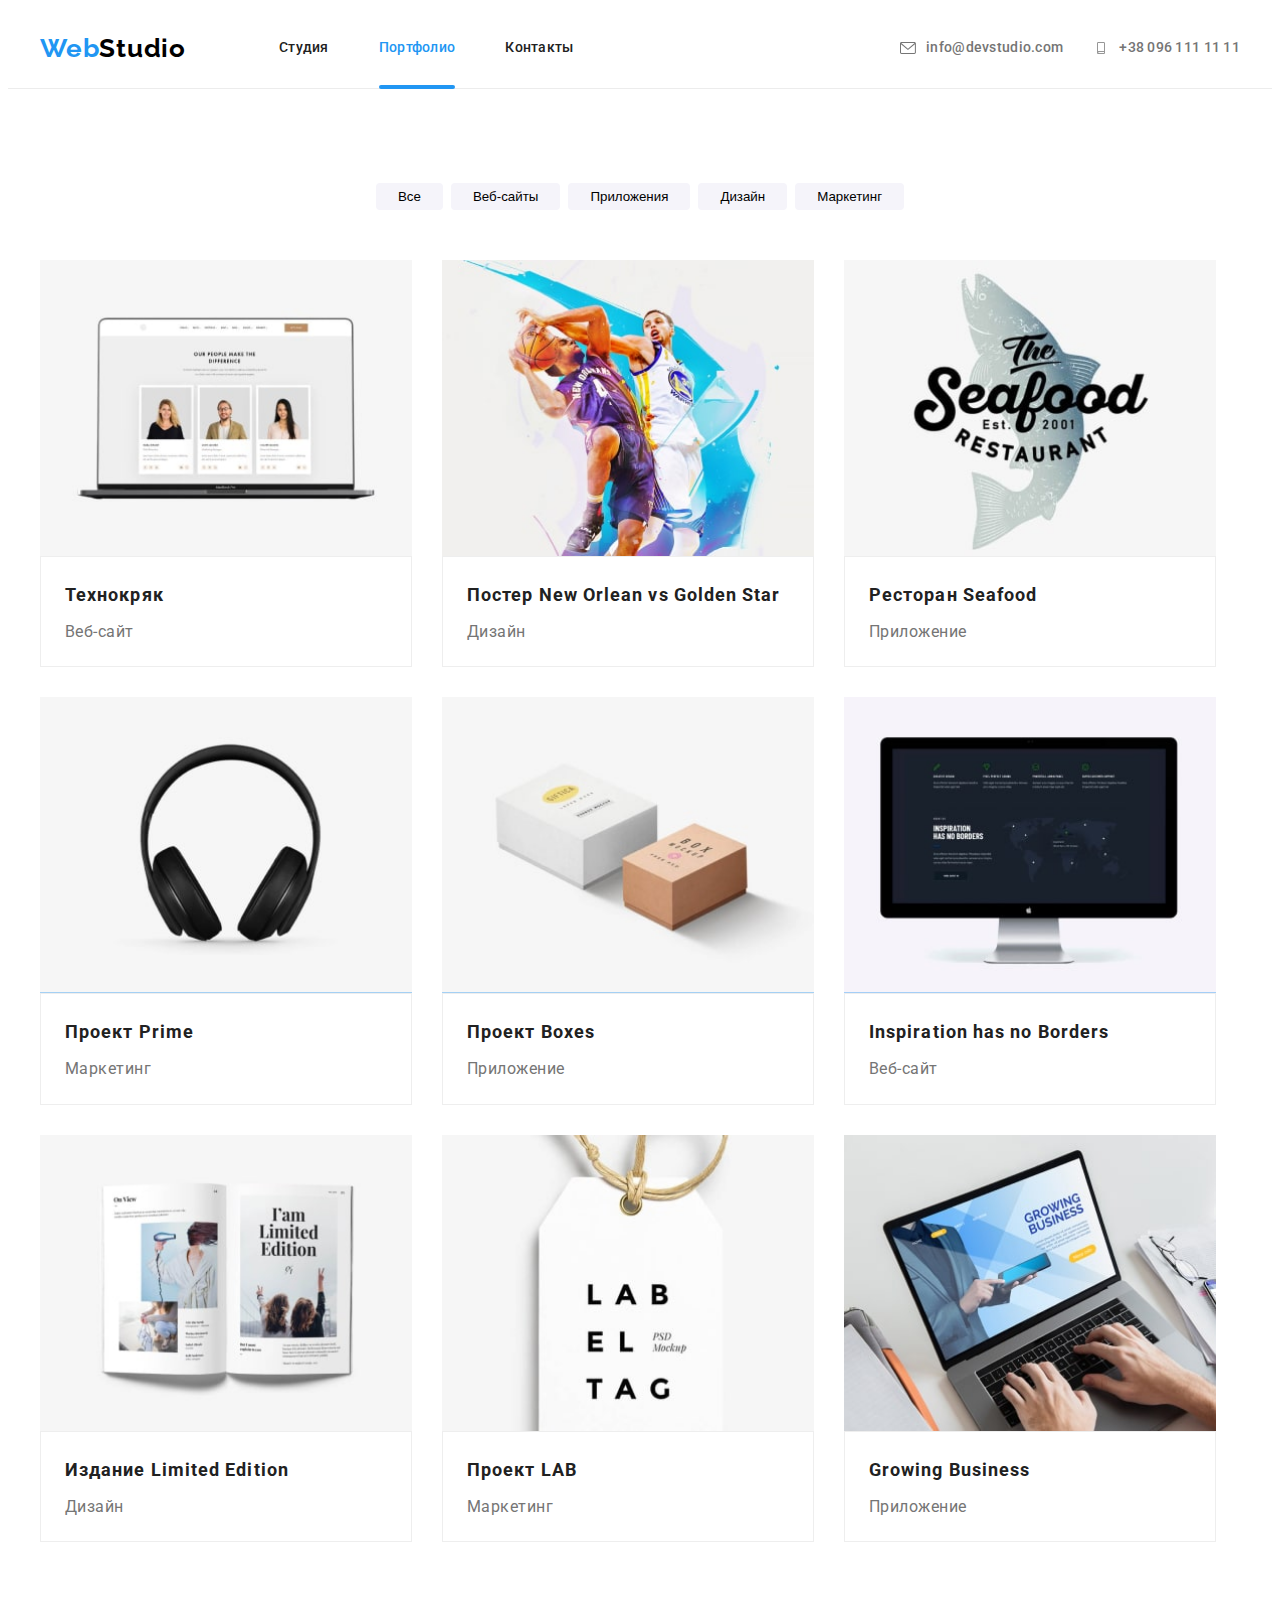
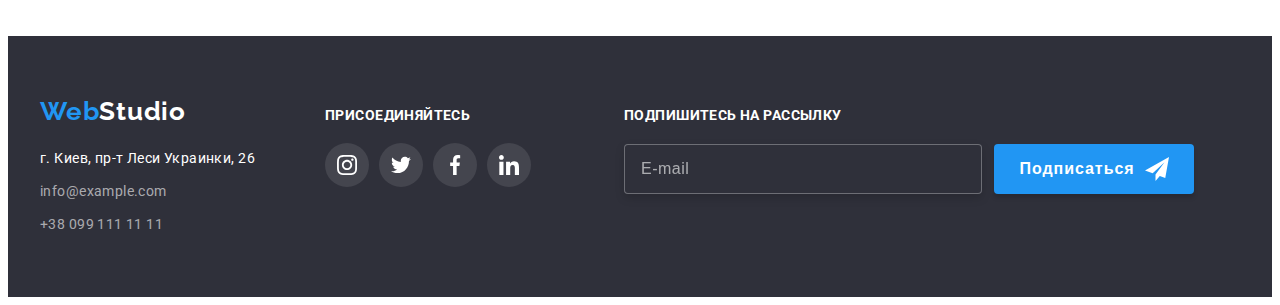
==== portfolio.html @ 53c9024a "+" ====
<!DOCTYPE html>
<html lang="ru">
<head>
    <meta charset="UTF-8">
    <meta http-equiv="X-UA-Compatible" content="IE=edge">
    <meta name="viewport" content="width=device-width, initial-scale=1.0">
    <title>Портфолио</title>
    <link rel="preconnect" href="https://fonts.googleapis.com">
    <link rel="preconnect" href="https://fonts.gstatic.com" crossorigin>
    <link href="https://fonts.googleapis.com/css2?family=Raleway:wght@700&family=Roboto:wght@400;500;700;900&display=swap"
    rel="stylesheet">
    <link rel="stylesheet" href="https://cdnjs.cloudflare.com/ajax/libs/modern-normalize/1.1.0/modern-normalize.min.css"
    integrity="sha512-wpPYUAdjBVSE4KJnH1VR1HeZfpl1ub8YT/NKx4PuQ5NmX2tKuGu6U/JRp5y+Y8XG2tV+wKQpNHVUX03MfMFn9Q=="
    crossorigin="anonymous" referrerpolicy="no-referrer" />
    <link rel="stylesheet" href="./css/styles.css">
</head>
<body>
    
    <header>
        <div class="container header-section">
        <a href="" class="header-logo link"> Web<span class="studio">Studio</span></a>
        <nav class="header-navigation">
            <ul class="header-list list">
                <li class="header-item"><a href="index.html" class="header-link link">Студия</a></li>
                <li class="header-item"><a href="" class="header-link link current">Портфолио</a></li>
                <li class="header-item"><a href="" class="header-link link">Контакты</a></li>
            </ul>
        </nav>
    
        <ul class="header-contact-list list">
            <li class="header-contact">
                <a href="mailto:info@devstudio.com" class="header-mail link">
                    <svg class="header-svg" width="16" height="12">
                        <use href="./images/icons.svg#icon-mail-icon">
                        </use>
                    </svg> info@devstudio.com</a>
            </li>
            <li class="header-contact">
                <a href="tel:+380961111111" class="header-tel contact link">
                    <svg class="header-second-svg" width="16" height="12">
                        <use href="./images/icons.svg#icon-phone-icon">
                        </use>
                    </svg> +38 096 111 11 11</a>
            </li>
        </ul>
        </div>
    </header>

    <main class="main-portfolio">
        
    <section class="portfolio-section section">
        <div class="container">
            <h1 class="visually-hidden">Примеры работ</h1>
<!-- Кнопки -->
                <ul class="portfolio-list list">
                    <li class="portfolio-item">
                        <button type="button" class="button-item">Все</button></li>
                    <li class="portfolio-item">
                        <button type="button" class="button-item">Веб-сайты</button></li>
                    <li class="portfolio-item">
                        <button type="button" class="button-item">Приложения</button></li>
                    <li class="portfolio-item">
                        <button type="button" class="button-item">Дизайн</button></li>
                    <li class="portfolio-item">
                        <button type="button" class="button-item">Маркетинг</button></li>
                </ul>
        
<!--Картинки-->
                <ul class="gallery-list list">

                    
                    <li class="gallery-item">
                       <a href="" class="gallery-link link">
                           <div class="gallery-relative">
                                <img class="gallery-img" src="./images/img-4.jpg" alt="Ноутбук" width="370" height="294">
                                    <div class="gallery-overlay">
                                          <p class="gallery-second-text">Технокряк это современная площадка распространения коронавируса. Компании используют эту платформу для цифрового
                                          шпионажа и атак на защищённые сервера конкурентов.</p>
                                    </div>
                           </div>
                            <div class="gallery-block">
                                 <h2 class="gallery-title">Технокряк</h2>
                                 <p class="gallery-text">Веб-сайт</p>
                            </div>
                        </a>
                    </li>


                    
                    <li class="gallery-item">
                       <a href="" class="gallery-link link">
                           <div class="gallery-relative">
                            <img class="gallery-img" src="./images/img-5.jpg" alt="Баскетболисты" width="370" height="294">
                            <div class="gallery-overlay">
                                          <p class="gallery-second-text">Технокряк это современная площадка распространения коронавируса. Компании используют эту платформу для цифрового
                                          шпионажа и атак на защищённые сервера конкурентов.</p>
                                    </div>
                           </div>
                            <div class="gallery-block">
                            <h2 class="gallery-title">Постер New Orlean vs Golden Star</h2>
                            <p class="gallery-text">Дизайн</p>
                            </div>
                        </a>
                    </li>



                    <li class="gallery-item">
                       <a href="" class="gallery-link link">
                           <div class="gallery-relative">
                            <img class="gallery-img" src="./images/img-6.jpg" alt="Название ресторана" width="370" height="294">
                            <div class="gallery-overlay">
                                          <p class="gallery-second-text">Технокряк это современная площадка распространения коронавируса. Компании используют эту платформу для цифрового
                                          шпионажа и атак на защищённые сервера конкурентов.</p>
                                    </div>
                           </div>
                            <div class="gallery-block">
                            <h2 class="gallery-title">Ресторан Seafood</h2>
                            <p class="gallery-text">Приложение</p>
                            </div>
                        </a>
                    </li>



                    <li class="gallery-item">
                       <a href="" class="gallery-link link">
                           <div class="gallery-relative">
                            <img class="gallery-img" src="./images/img-7.jpg" alt="Наушники" width="370" height="294">
                            <div class="gallery-overlay">
                                          <p class="gallery-second-text">Технокряк это современная площадка распространения коронавируса. Компании используют эту платформу для цифрового
                                          шпионажа и атак на защищённые сервера конкурентов.</p>
                                    </div>
                           </div>
                            <div class="gallery-block">
                            <h2 class="gallery-title">Проект Prime</h2>
                            <p class="gallery-text">Маркетинг</p>
                            </div>
                        </a>
                    </li>



                    <li class="gallery-item">
                       <a href="" class="gallery-link link">
                           <div class="gallery-relative">
                            <img class="gallery-img" src="./images/img-8.jpg" alt="Коробки" width="370" height="294">
                            <div class="gallery-overlay">
                                          <p class="gallery-second-text">Технокряк это современная площадка распространения коронавируса. Компании используют эту платформу для цифрового
                                          шпионажа и атак на защищённые сервера конкурентов.</p>
                                    </div>
                           </div>
                            <div class="gallery-block">
                            <h2 class="gallery-title">Проект Boxes</h2>
                            <p class="gallery-text">Приложение</p>
                            </div>
                        </a>
                    </li>



                    <li class="gallery-item">
                       <a href="" class="gallery-link link">
                           <div class="gallery-relative">
                            <img class="gallery-img" src="./images/img-9.jpg" alt="Экран" width="370" height="294">
                            <div class="gallery-overlay">
                                          <p class="gallery-second-text">Технокряк это современная площадка распространения коронавируса. Компании используют эту платформу для цифрового
                                          шпионажа и атак на защищённые сервера конкурентов.</p>
                                    </div>
                           </div>
                            <div class="gallery-block">
                            <h2 class="gallery-title">Inspiration has no Borders</h2>
                            <p class="gallery-text">Веб-сайт</p>
                            </div>
                        </a>
                    </li>



                    <li class="gallery-item">
                       <a href="" class="gallery-link link">
                           <div class="gallery-relative">
                            <img class="gallery-img" src="./images/img-10.jpg" alt="Журнал" width="370" height="294">
                            <div class="gallery-overlay">
                                          <p class="gallery-second-text">Технокряк это современная площадка распространения коронавируса. Компании используют эту платформу для цифрового
                                          шпионажа и атак на защищённые сервера конкурентов.</p>
                                    </div>
                           </div>
                            <div class="gallery-block">
                            <h2 class="gallery-title">Издание Limited Edition</h2>
                            <p class="gallery-text">Дизайн</p>
                            </div>
                        </a>
                    </li>



                    <li class="gallery-item">
                       <a href="" class="gallery-link link">
                           <div class="gallery-relative">
                            <img class="gallery-img" src="./images/img-11.jpg" alt="Ярлык" width="370" height="294">
                            <div class="gallery-overlay">
                                          <p class="gallery-second-text">Технокряк это современная площадка распространения коронавируса. Компании используют эту платформу для цифрового
                                          шпионажа и атак на защищённые сервера конкурентов.</p>
                                    </div>
                           </div>
                            <div class="gallery-block">
                            <h2 class="gallery-title">Проект LAB</h2>
                            <p class="gallery-text">Маркетинг</p>
                            </div>
                        </a>
                    </li>



                    <li class="gallery-item">
                       <a href="" class="gallery-link link">
                           <div class="gallery-relative">
                            <img class="gallery-img" src="./images/img-12.jpg" alt="Нажимает клавиатуру" width="370" height="294">
                            <div class="gallery-overlay">
                                          <p class="gallery-second-text">Технокряк это современная площадка распространения коронавируса. Компании используют эту платформу для цифрового
                                          шпионажа и атак на защищённые сервера конкурентов.</p>
                                    </div>
                           </div>
                            <div class="gallery-block">
                            <h2 class="gallery-title">Growing Business</h2>
                            <p class="gallery-text">Приложение</p>
                            </div>
                        </a>
                    </li>



                </ul>
        </div>
    </section>
    </main>

    <footer class="footer-section">
        <div class="container footer-container">
            <div>
                <a href="" class="footer-logo link">Web<span class="footer-studio">Studio</span></a>
    
                <address class="adress">
                    <ul class="adress-list list">
                        <li class="adress-item"><a href="" class="adress-main-link link">г. Киев, пр-т Леси Украинки, 26
                            </a></li>
                        <li class="adress-item"><a href="mailto:info@example.com"
                                class="adress-link-mail link">info@example.com </a></li>
                        <li class="adress-item"><a href="tel:+380991111111" class="adress-link-tel link">+38 099 111 11 11
                            </a></li>
                    </ul>
                </address>
            </div>
    
            <div class="social-box">
                <h2 class="social-title">присоединяйтесь</h2>
                <ul class="box-list list">
                    <li class="box-item"><a class="box-link" href="">
                            <svg class="box-svg" width="20" height="20">
                                <use href="./images/icons.svg#icon-instagram"></use>
                            </svg>
                        </a></li>
                    <li class="box-item"><a class="box-link" href="">
                            <svg class="box-svg" width="20" height="20">
                                <use href="./images/icons.svg#icon-twitter"></use>
                            </svg>
                        </a></li>
                    <li class="box-item"><a class="box-link" href="">
                            <svg class="box-svg" width="20" height="20">
                                <use href="./images/icons.svg#icon-facebook"></use>
                            </svg>
                        </a></li>
                    <li class="box-item"><a class="box-link" href="">
                            <svg class="box-svg" width="20" height="20">
                                <use href="./images/icons.svg#icon-linkedin"></use>
                            </svg>
                        </a></li>
                </ul>
            </div>

            <div class="subscribe-box">
                <h2 class="subscribe-title">Подпишитесь на рассылку</h2>
                <form class="subscribe-form">
                    <label for="email"></label>
                    <input type="email" class="subscribe-input" name="email" id="email" placeholder="E-mail">
            
                    <button type="submit" class="subscribe-button">Подписаться<svg class="btn-send" width="24" height="24">
                            <use href="./images/icons.svg#icon-icon-send"></use>
                        </svg>
                    </button>
            
                </form>
            </div>
    
        </div>
    </footer>

</body>
</html>
---- css/styles.css ----
:root {
  --main-title-color: #212121;
  --second-title-color: #ffffff;
  --main-text-color: #212121;
  --second-text-color: #757575;
  --third-text-color: #ffffff;
  --fours-text-color: rgba(255, 255, 255, 0.6);
  --accent-color: #2196f3;
  --main-btn-color: #212121;
  --second-btn-color: #ffffff;
  --second-btn-bgr-color: #188ce8;
  --second-logo-color: #000000;
  --bgc-main-color: #ffffff;
  --bgc-second-color: #2f303a;
  --bgc-third-color: #f5f4fa;
}

body {
  font-family: "Roboto", sans-serif;
  color: #212121;
  background-color: var(--body-main-color);

  font-size: 14px;
  letter-spacing: 0.03em;
}

.list {
  list-style: none;
}

.link {
  text-decoration: none;
}

img {
  display: block;
  min-width: 100%;
  height: auto;
}

.section {
  padding-top: 94px;
  padding-bottom: 94px;
}

.container {
  width: 1200px;
  padding-left: 15px;
  padding-right: 15px;
  margin-left: auto;
  margin-right: auto;
}

/* ------------------ HEADER ------------------ */
header {
  background-color: var(--bgc-main-color);
  border-bottom: 1px solid #ececec;
}

.header-section {
  display: flex;
  align-items: center;
}

.header-logo {
  font-family: Raleway;
  font-weight: 700;
  font-size: 26px;
  line-height: 1.19;
  letter-spacing: 0.03em;
  color: var(--accent-color);

  margin-top: 0px;
  margin-bottom: 0px;
  margin-right: 93px;
}

.studio {
  color: var(--second-logo-color);
}

.header-list {
  margin-top: 0px;
  margin-bottom: 0px;
  padding-left: 0px;
  display: flex;
}

.header-item:not(:last-child) {
  margin-right: 50px;
}

.header-link {
  font-weight: 500;
  font-size: 14px;
  line-height: 1.14;
  letter-spacing: 0.02em;
  color: var(--main-title-color);

  padding-top: 32px;
  padding-bottom: 32px;
  display: block;
  position: relative;

  transition: color 250ms cubic-bezier(0.4, 0, 0.2, 1);
}

.header-link:hover,
.header-link:focus {
  color: var(--accent-color);
}

.link.current {
  color: var(--accent-color);
}

.current::after {
  width: 100%;
  height: 4px;

  background: #2196f3;
  border-radius: 2px;

  content: "";

  position: absolute;
  left: 0px;
  bottom: -1px;
}

.header-mail {
  font-weight: 500;
  font-size: 14px;
  line-height: 1.14;
  letter-spacing: 0.02em;
  color: var(--second-text-color);

  padding-top: 32px;
  padding-bottom: 32px;
  display: flex;
  align-items: center;

  transition: color 250ms cubic-bezier(0.4, 0, 0.2, 1);
}

.header-tel {
  font-weight: 500;
  font-size: 14px;
  line-height: 1.14;
  letter-spacing: 0.02em;
  color: var(--second-text-color);

  padding-top: 32px;
  padding-bottom: 32px;
  display: flex;
  align-items: center;

  transition: color 250ms cubic-bezier(0.4, 0, 0.2, 1);
}

.header-contact-list {
  margin-top: 0px;
  margin-bottom: 0px;
  padding-left: 0px;

  display: flex;
  margin-left: auto;
}

.header-mail:hover,
.header-mail:focus {
  color: var(--accent-color);
}

.header-tel:hover,
.header-tel:focus {
  color: var(--accent-color);
}

.header-contact:not(:last-child) {
  margin-right: 30px;
}

.header-svg {
  margin-right: 10px;
  fill: currentColor;
}

.header-second-svg {
  fill: currentColor;
  margin-right: 10px;
}

/* ------------------- MAIN ------------------- */

.hero {
  background-color: var(--bgc-second-color);
  text-align: center;

  padding-top: 200px;
  padding-bottom: 200px;
}

.hero-subject {
  font-weight: 900;
  font-size: 44px;
  line-height: 1.36;
  text-align: center;
  letter-spacing: 0.06em;
  text-transform: uppercase;
  color: var(--second-title-color);

  margin: 0 auto;
  width: 696px;
  margin-bottom: 30px;
}

.hero-button {
  color: var(--second-btn-color);
  background-color: var(--accent-color);
  cursor: pointer;

  font-family: inherit;
  font-weight: 700;
  font-size: 16px;
  line-height: 1.95;

  display: inline-block;
  align-items: center;
  text-align: center;
  letter-spacing: 0.06em;

  border-radius: 4px;
  border: 0px;
  box-shadow: 0px 4px 4px rgba(0, 0, 0, 0.15);
  min-width: 200px;
  padding: 10px 32px;

  transition: background 250ms cubic-bezier(0.4, 0, 0.2, 1);
}

.hero-button:hover,
.hero-button:focus {
  background-color: #188ce8;
}

.backdrop {
  position: fixed;
  top: 0;
  left: 0;

  width: 100%;
  height: 100%;

  background-color: rgba(0, 0, 0, 0.2);
  z-index: 1;
}

.backdrop.is-hidden {
  opacity: 0;
  pointer-events: none;
}

.modal {
  position: relative;
  position: absolute;
  margin: 0px;
  top: 50%;
  left: 50%;
  transform: translate(-50%, -50%);

  padding: 40px;

  width: 528px;
  height: 581px;

  background: #ffffff;
  box-shadow: 0px 1px 3px rgba(0, 0, 0, 0.12), 0px 1px 1px rgba(0, 0, 0, 0.14),
    0px 2px 1px rgba(0, 0, 0, 0.2);
  border-radius: 4px;
}

.modal-button {
  position: absolute;
  padding: 0;
  border: 0;
  top: 0;
  right: 0;
  margin-top: 8px;
  margin-right: 8px;
  margin-bottom: 2px;

  display: flex;
  justify-content: center;
  align-items: center;

  cursor: pointer;
  width: 30px;
  height: 30px;
  background: #ffffff;
  border: 1px solid rgba(0, 0, 0, 0.1);
  border-radius: 50%;
  box-sizing: border-box;
  transition: fill 250ms cubic-bezier(0.4, 0, 0.2, 1);
}

.modal-button:hover,
.modal-button:focus {
  fill: var(--accent-color);
}

.form {
  margin: 0 auto;
  right: 0;

  width: 100%;
  justify-content: center;
  align-items: center;
}

.form-title {
  display: block;
  display: flex;
  justify-content: center;
  margin-bottom: 12px;
  margin-top: 0px;

  width: 448px;

  font-weight: 700;
  font-size: 20px;
  line-height: 1.16;
  text-align: center;
  letter-spacing: 0.03em;

  color: var(--main-text-color);
}

.form-field {
  display: flex;
  flex-direction: column;
  margin-bottom: 10px;
}

.form-label {
  margin-right: auto;
  margin-bottom: 4px;

  font-weight: 400;
  font-size: 12px;
  line-height: 1.16;
  letter-spacing: 0.01em;
  color: var(--second-text-color);
}

.form-input {
  position: relative;
  padding: 0;
  border: 0px;
  padding-left: 42px;
  width: 448px;
  height: 40px;
  border: 1px solid rgba(33, 33, 33, 0.2);
  box-sizing: border-box;
  border-radius: 4px;

  color: #000000;
  transition: border 250ms cubic-bezier(0.4, 0, 0.2, 1);
}

.form .form-input:focus {
  border: 1px solid #2196f3;
  outline: none;
}

textarea {
  resize: none;
}

.comment-field {
  display: flex;
  flex-direction: column;
  margin-bottom: 20px;
}

.comment-input {
  padding: 12px 16px;
  width: 448px;
  height: 120px;
  border: 1px solid rgba(33, 33, 33, 0.2);
  box-sizing: border-box;
  border-radius: 4px;

  transition: border 250ms cubic-bezier(0.4, 0, 0.2, 1);
}

.form-field .comment-input:focus {
  border: 1px solid #2196f3;
  outline: none;
}

.container-checkbox .checkbox-form:focus {
  border: 1px solid #2196f3;
}

::placeholder {
  font-weight: normal;
  font-size: 12px;
  line-height: 1.16;
  letter-spacing: 0.01em;

  color: rgba(117, 117, 117, 0.5);
}

.input-svg {
  position: relative;
}

.svg-form {
  position: absolute;

  width: 18px;
  height: 18px;

  top: 11px;
  right: 12px;

  top: 11px;
  left: 11px;

  transition: fill 250ms cubic-bezier(0.4, 0, 0.2, 1);
}

.form .form-input:focus + .svg-form {
  fill: var(--accent-color);
}

.container-checkbox {
  display: flex;
  align-items: center;
  justify-content: center;
}

.check {
  font-weight: 400;
  font-size: 14px;
  line-height: 1.71;
  letter-spacing: 0.03em;
  color: #757575;

  display: flex;
  justify-content: center;
  align-items: center;
}

.check_input {
  -webkit-appearance: none;
  -moz-appearance: none;
  appearance: none;
}

.check_box {
  width: 16px;
  height: 15px;

  background-image: url("../images/off.svg");

  margin-right: 8.38px;

  cursor: pointer;

  display: flex;
  align-items: center;
  justify-content: center;
}

.check_input:checked + .check_box {
  background-image: url("../images/on.svg");
}

.checkbox-link {
  color: var(--accent-color);
}

.form-submit {
  margin-top: 30px;
}

.submit-button {
  align-items: center;
  text-align: center;
  margin-bottom: 0px;
  padding: 0;

  width: 200px;
  height: 50px;

  font-weight: 700;
  font-size: 16px;
  line-height: 1.87;
  letter-spacing: 0.06em;

  cursor: pointer;
  color: var(--second-title-color);
  background: var(--accent-color);
  border: 0;
  border-radius: 4px;
}

.submit-button:hover,
.submit-button:focus {
  box-shadow: 0px 4px 4px rgba(0, 0, 0, 0.15);
}

.overlay {
  max-width: 1600px;
  height: 600px;
  margin-left: auto;
  margin-right: auto;
  background-size: cover;
  background-repeat: no-repeat;

  background-image: linear-gradient(
      to right,
      rgba(47, 48, 58, 0.4),
      rgba(47, 48, 58, 0.4)
    ),
    url(../images/background.jpg);
}

.hero-section {
  background-color: var(--bgc-main-color);
}

.hero-list {
  margin-top: 0px;
  margin-bottom: 0px;
  padding-left: 0px;
  padding-right: 0px;

  display: flex;
}

.hero-item {
  width: 270px;
}

.hero-item:not(:last-child) {
  margin-right: 30px;
}

.icon-back {
  display: flex;
  justify-content: center;
  align-items: center;

  margin-left: auto;
  margin-right: auto;
  width: 270px;
  height: 120px;
  background: #f5f4fa;
  border-radius: 4px;

  margin-bottom: 30px;
}

.svg-icon {
  width: 70px;
  height: 70px;
}

.hero-pre-title {
  font-style: normal;
  font-weight: 700;
  font-size: 14px;
  line-height: 1.14;
  letter-spacing: 0.03em;
  text-transform: uppercase;
  color: var(--main-title-color);

  margin-top: 0px;
  margin-bottom: 10px;
  width: 270px;
}

.hero-after-title {
  font-weight: 400;
  font-size: 14px;
  line-height: 1.71;
  letter-spacing: 0.03em;
  color: var(--second-text-color);

  margin-top: 0px;
  margin-bottom: 0px;
  width: 270px;
}

.about {
  padding-bottom: 94px;
}

.about-title {
  font-weight: 700;
  font-size: 36px;
  line-height: 1.16;
  text-align: center;
  letter-spacing: 0.03em;
  color: var(--main-title-color);

  margin-top: 0px;
  margin-bottom: 50px;
}

.about-list {
  margin-top: 0px;
  margin-bottom: 0px;
  padding-left: 0px;

  display: flex;
}

.about-item:not(:last-child) {
  margin-right: 30px;
}

.about-team {
  background-color: var(--bgc-third-color);
}

.about-relative {
  position: relative;
}

.about-container {
  position: absolute;

  display: flex;
  align-items: center;
  justify-content: center;

  width: 100%;

  margin: 0 auto;
  padding-left: auto;
  padding-right: auto;
  padding-top: 27px;
  padding-bottom: 27px;
  background: rgba(47, 48, 58, 0.8);
  bottom: 0;
}

.about-box {
  font-weight: 700;
  font-size: 14;
  line-height: 1.14;
  text-align: center;
  letter-spacing: 0.03em;
  text-transform: uppercase;
  color: var(--second-title-color);
  margin: 0px;
}

.team-caption {
  font-weight: 700;
  font-size: 36px;
  line-height: 1.16;
  text-align: center;
  letter-spacing: 0.03em;
  color: var(--main-title-color);

  margin-top: 0px;
  margin-bottom: 50px;
}

.team-list {
  padding-left: 0px;
  margin-top: 0px;
  margin-bottom: 0px;

  display: flex;
}

.team-item {
  text-align: center;
  background-color: var(--bgc-main-color);
  box-shadow: 0px 1px 3px rgba(0, 0, 0, 0.12), 0px 1px 1px rgba(0, 0, 0, 0.14),
    0px 2px 1px rgba(0, 0, 0, 0.2);
  border-radius: 0px 0px 4px 4px;
}

.team-item:not(:last-child) {
  margin-right: 30px;
}

.team-title {
  font-weight: 500;
  font-size: 16px;
  line-height: 1.18;
  letter-spacing: 0.03em;
  color: var(--main-title-color);

  margin-top: 0px;
  margin-bottom: 10px;
}

.team-img {
  padding-bottom: 30px;
}

.team-text {
  font-size: 16px;
  line-height: 1.18;
  letter-spacing: 0.03em;
  color: var(--second-text-color);

  margin-top: 0px;
  margin-bottom: 0px;
  margin-bottom: 16px;
}

.social-list {
  justify-content: center;
  display: flex;
  padding-left: 0px;
  padding-bottom: 30px;
}

.social-link {
  /* outline: 1px solid tomato; */
  width: 44px;
  height: 44px;
  border-radius: 50%;
  display: inline-block;
  /* margin-bottom: 30px; */
  color: #afb1b8;
  background-color: var(--bgc-main-color);
  background-position: center;
  display: flex;
  justify-content: center;
  align-items: center;

  transition: background, color 250ms cubic-bezier(0.4, 0, 0.2, 1);
}

.social-item:not(:last-child) {
  margin-right: 10px;
}

.social-link:hover,
.social-link:focus {
  color: #ffffff;
  background-color: var(--accent-color);
}

.social-link {
  fill: currentColor;
}

.clients {
  font-weight: 700;
  font-size: 36px;
  line-height: 42px;
  text-align: center;
  letter-spacing: 0.03em;
  color: var(--main-text-color);

  margin-bottom: 50px;
  margin-top: 0px;
}

.clients-list {
  display: flex;
  padding-left: 0px;
  margin-top: 0px;
  margin-bottom: 0px;
}

.clients-icon {
  margin-right: 30px;
}

.client-link {
  fill: #afb1b8;
  width: 170px;
  height: 92px;
  border: 1px solid #afb1b8;
  box-sizing: border-box;
  border-radius: 4px;

  display: flex;
  justify-content: center;
  align-items: center;

  transition: border, fill 250ms cubic-bezier(0.4, 0, 0.2, 1);
}

.client-svg {
  width: 170px;
  height: 92px;
}

.client-link:hover,
.client-link:focus {
  fill: var(--accent-color);
  border-color: var(--accent-color);
}

/* ------------------ PORTFOLIO ------------------ */

.visually-hidden {
  position: absolute;
  clip: rect(0 0 0 0);
  width: 1px;
  height: 1px;
  margin: -1px;
  border: 0;
  padding: 0;
  overflow: hidden;
}

.portfolio-list {
  margin-top: 0px;
  margin-bottom: 0px;
  padding-left: 0px;

  display: flex;
  align-items: center;
  margin-bottom: 50px;
  justify-content: center;
}

.portfolio-item {
  font-weight: 500;
  font-size: 16px;
  line-height: 1.62;
  letter-spacing: 0.03em;
  color: var(--main-text-color);

  margin-bottom: 0px;
}

.portfolio-item:not(:last-child) {
  margin-right: 8px;
}

.button-item {
  background-color: var(--bgc-third-color);
  cursor: pointer;
  border-radius: 4px;
  border: 0px;

  padding: 6px 22px;

  transition: background, color, box-shadow 250ms cubic-bezier(0.4, 0, 0.2, 1);
}

.button-item:hover,
.button-item:focus,
.button-item:active {
  color: var(--second-btn-color);
  background-color: var(--accent-color);
  box-shadow: 0px 3px 1px rgba(0, 0, 0, 0.1), 0px 1px 2px rgba(0, 0, 0, 0.08),
    0px 2px 2px rgba(0, 0, 0, 0.12);
}

.gallery-list {
  margin-top: 0px;
  margin-bottom: 0px;
  padding-left: 0px;

  display: flex;
  flex-wrap: wrap;
}

.gallery-item {
  margin-right: 30px;
  margin-bottom: 30px;
  background-color: #ffffff;
}

.gallery-item:nth-child(3n) {
  margin-right: 0px;
}

.gallery-item:nth-child(n + 7) {
  margin-bottom: 0px;
}

.gallery-link {
  display: block;
  transition: box-shadow 250ms cubic-bezier(0.4, 0, 0.2, 1);
}

.gallery-link:hover {
  box-shadow: 0px 1px 1px rgba(0, 0, 0, 0.12), 0px 4px 4px rgba(0, 0, 0, 0.06),
    1px 4px 6px rgba(0, 0, 0, 0.16);
}

.gallery-block {
  width: 370px;
  padding-top: 20px;
  padding-bottom: 20px;
  border: 1px solid #eeeeee;
}

.gallery-relative {
  position: relative;
  overflow: hidden;
}

.gallery-overlay {
  position: absolute;
  top: 0;
  left: 0;

  width: 100%;
  height: 100%;

  transform: translateY(100%);
  background-color: rgba(33, 150, 243, 0.9);

  transition: transform 250ms cubic-bezier(0.4, 0, 0.2, 1);
}

.gallery-link:hover .gallery-overlay,
.gallery-link:focus .gallery-overlay {
  transform: translateY(0%);
}

.gallery-second-text {
  margin: 0;
  padding: 63px 24px;

  font-weight: 400;
  font-size: 18px;
  line-height: 1.56;
  letter-spacing: 0.03em;

  color: var(--second-title-color);
}

.gallery-img {
  /* padding-bottom: 20px; */
}

.gallery-title {
  font-weight: 700;
  font-size: 18px;
  line-height: 2;
  letter-spacing: 0.06em;
  color: var(--main-title-color);

  margin-top: 0px;
  margin-bottom: 4px;
  padding-left: 24px;
  padding-right: 24px;
}

.gallery-text {
  font-size: 16px;
  line-height: 1.87;
  letter-spacing: 0.03em;
  color: var(--second-text-color);

  margin-top: 0px;
  margin-bottom: 0px;
  padding-left: 24px;
  padding-right: 24px;
}

/* ------------------ FOOTER ------------------ */

.footer-section {
  background-color: #2f303a;
  padding-top: 60px;
  padding-bottom: 60px;
}

.footer-logo {
  margin-bottom: 20px;
}

.footer-logo {
  font-family: Raleway;
  font-weight: 700;
  font-size: 26px;
  line-height: 1.19;
  letter-spacing: 0.03em;
  color: var(--accent-color);
  display: inline-block;
}

.footer-studio {
  color: var(--second-title-color);
}

.adress-list {
  padding-left: 0px;
  margin-top: 0px;
  margin-bottom: 0px;
}

.adress-item:not(:last-child) {
  margin-bottom: 9px;
}

.adress-main-link {
  font-style: normal;
  font-weight: 400;
  font-size: 14px;
  line-height: 1.71;
  letter-spacing: 0.03em;
  color: var(--second-title-color);
}

.adress-main-link:hover,
.adress-main-link:focus {
  color: var(--accent-color);

  transition: color 250ms cubic-bezier(0.4, 0, 0.2, 1);
}

.adress-link-mail {
  font-style: normal;
  font-weight: 400;
  font-size: 14px;
  line-height: 1.71;
  letter-spacing: 0.03em;
  color: var(--fours-text-color);

  transition: color 250ms cubic-bezier(0.4, 0, 0.2, 1);
}

.adress-link-mail:hover,
.adress-link-mail:focus {
  color: var(--accent-color);
}

.adress-link-tel {
  font-style: normal;
  font-weight: 400;
  font-size: 14px;
  line-height: 1.71;
  letter-spacing: 0.03em;
  color: var(--fours-text-color);

  transition: color 250ms cubic-bezier(0.4, 0, 0.2, 1);
}

.adress-link-tel:hover,
.adress-link-tel:focus {
  color: var(--accent-color);
}

.footer-container {
  display: flex;
  align-items: baseline;
}

.social-box {
  margin-left: 70px;
}

.social-title {
  font-weight: 700;
  font-size: 14px;
  line-height: 16px;
  letter-spacing: 0.03em;
  text-transform: uppercase;
  color: var(--third-text-color);
  margin-top: 0px;
  margin-bottom: 20px;
}

.box-list {
  margin-top: 0px;
  margin-bottom: 0px;
  padding-left: 0px;
  display: flex;
}

.box-link {
  width: 44px;
  height: 44px;
  /* outline: 1px solid red; */
  display: inline-block;
  background-color: rgba(255, 255, 255, 0.1);
  background-position: center;
  border-radius: 50%;
  display: flex;
  justify-content: center;
  align-items: center;

  transition: background 250ms cubic-bezier(0.4, 0, 0.2, 1);
}

.box-item:not(:last-child) {
  margin-right: 10px;
}

.box-link:hover,
.box-link:focus {
  background-color: var(--accent-color);
}

.box-svg {
  fill: #ffffff;
}

.footer-box {
  display: flex;
  align-items: center;
}

.subscribe-form {
  display: flex;
}

.subscribe-box {
  margin-left: 93px;
}

.subscribe-title {
  margin: 0px;
  margin-bottom: 20px;

  font-weight: 700;
  font-size: 14px;
  line-height: 1.14;
  letter-spacing: 0.03em;
  text-transform: uppercase;
  color: var(--second-title-color);
}

.subscribe-input {
  padding-left: 16px;
  margin-right: 12px;

  width: 358px;
  height: 50px;

  color: #ffffff;
  background-color: #2f303a;
  border: 1px solid rgba(255, 255, 255, 0.3);
  box-sizing: border-box;
  filter: drop-shadow(0px 4px 4px rgba(0, 0, 0, 0.15));
  border-radius: 4px;
  outline: none;
}

.subscribe-input::placeholder {
  font-weight: 400;
  font-size: 16px;
  line-height: 1.25;
  display: flex;
  align-items: center;
  letter-spacing: 0.03em;
  color: rgba(255, 255, 255, 0.6);
}

.subscribe-button {
  justify-content: center;
  align-items: center;

  display: flex;
  padding: 0;
  width: 200px;
  height: 50px;
  border: 0px;

  letter-spacing: 0.06em;
  color: var(--second-title-color);
  background: var(--accent-color);
  border-color: var(--accent-color);
  box-shadow: 0px 4px 4px rgba(0, 0, 0, 0.15);
  border-radius: 4px;

  font-weight: 700;
  font-size: 16px;
  line-height: 1.87;
  letter-spacing: 0.06em;
}

.btn-send {
  display: flex;
  margin-left: 10px;
}
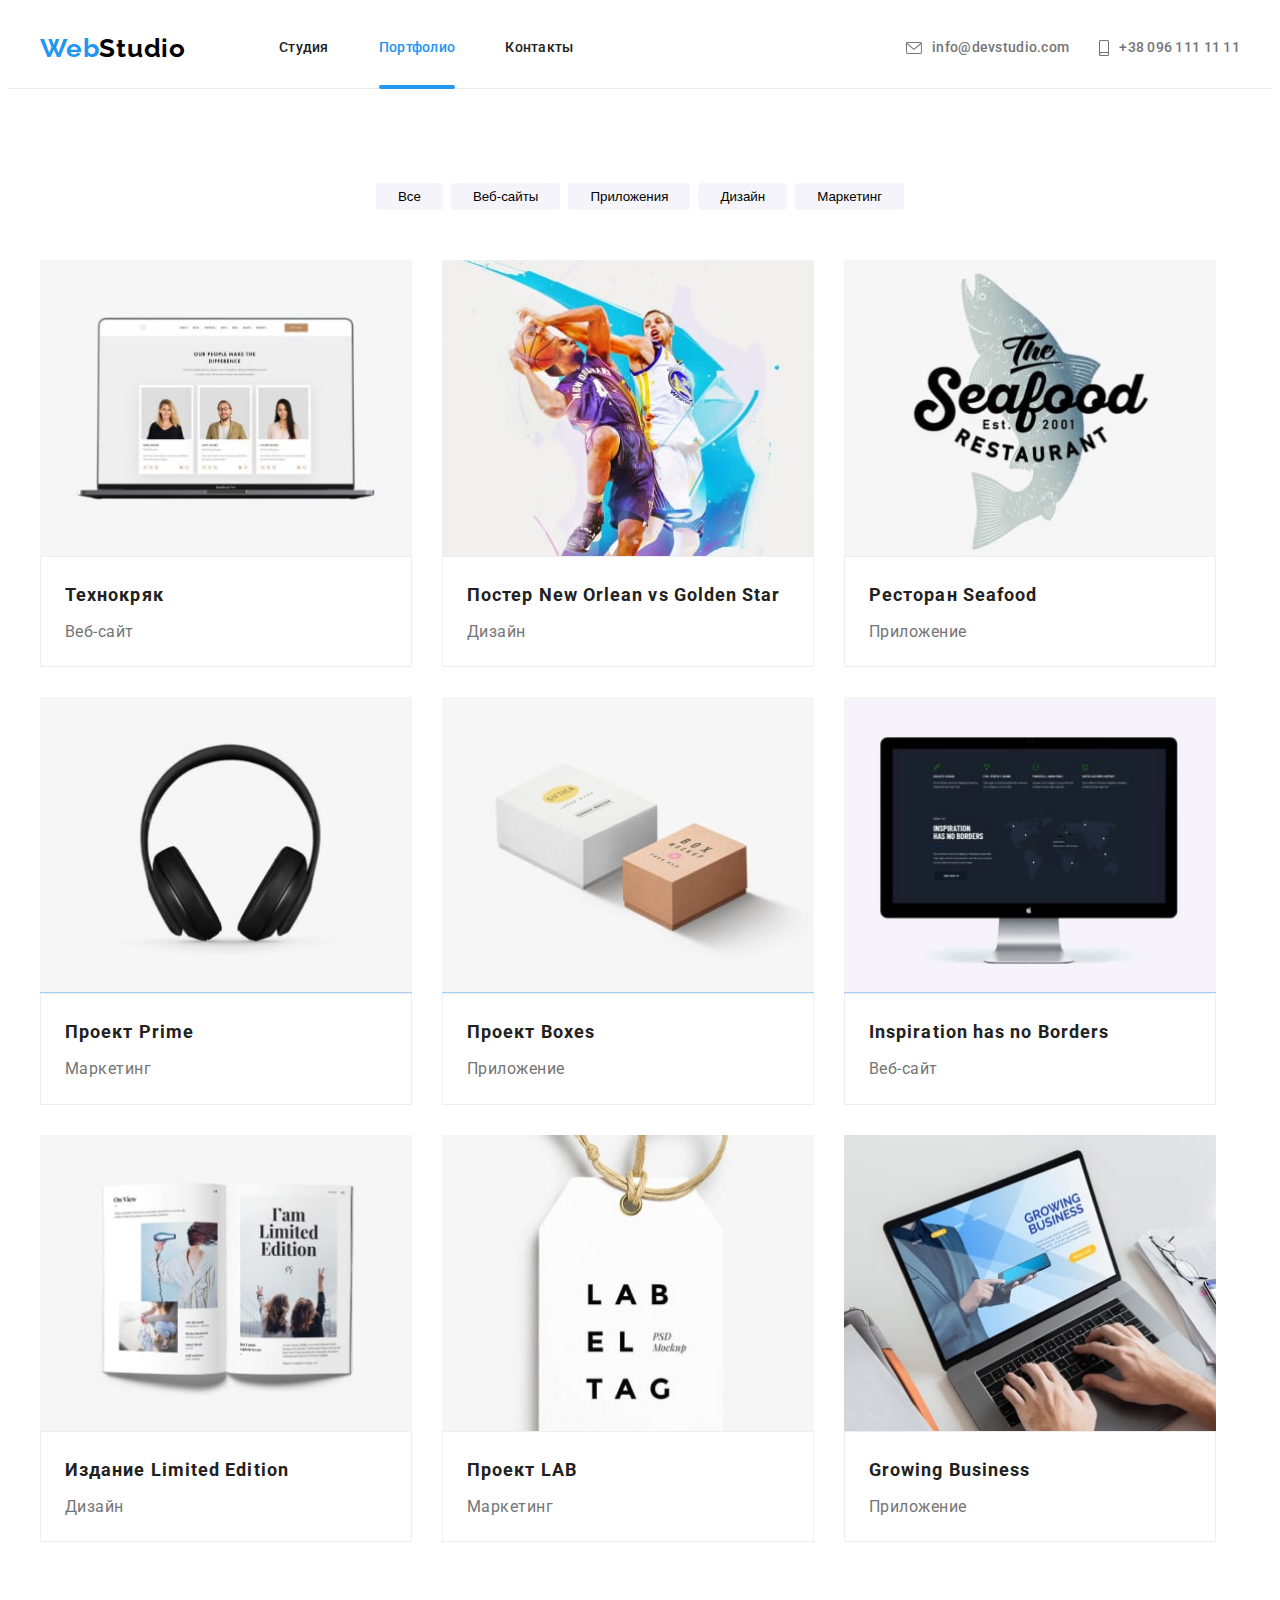
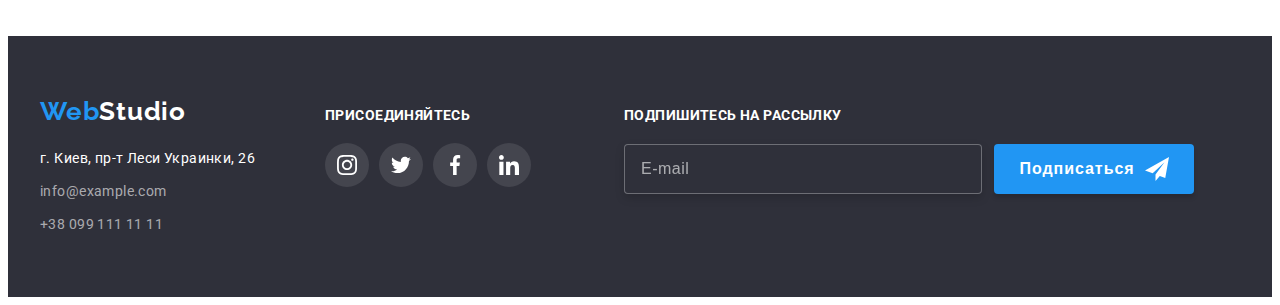
==== commit c4460aa8: "+" ====
--- a/portfolio.html
+++ b/portfolio.html
@@ -12,288 +12,368 @@
     <link rel="stylesheet" href="https://cdnjs.cloudflare.com/ajax/libs/modern-normalize/1.1.0/modern-normalize.min.css"
     integrity="sha512-wpPYUAdjBVSE4KJnH1VR1HeZfpl1ub8YT/NKx4PuQ5NmX2tKuGu6U/JRp5y+Y8XG2tV+wKQpNHVUX03MfMFn9Q=="
     crossorigin="anonymous" referrerpolicy="no-referrer" />
-    <link rel="stylesheet" href="./css/styles.css">
+    <!-- <link rel="stylesheet" href="./css/styles.css"> -->
+    <link rel="stylesheet" href="./css/main.css">
 </head>
 <body>
-    
-    <header>
-        <div class="container header-section">
-        <a href="" class="header-logo link"> Web<span class="studio">Studio</span></a>
-        <nav class="header-navigation">
-            <ul class="header-list list">
-                <li class="header-item"><a href="index.html" class="header-link link">Студия</a></li>
-                <li class="header-item"><a href="" class="header-link link current">Портфолио</a></li>
-                <li class="header-item"><a href="" class="header-link link">Контакты</a></li>
+
+<!------------------------------ HEADER ----------------------------->
+
+<header class="header">
+
+    <div class="header__container">
+
+        <a href="" class="logo">Web<span class="logo__name">Studio</span></a>
+
+        <nav class="header-nav">
+            <ul class="header-nav__list">
+                <li class="header-nav__item"><a href="index.html" class="header-nav__link">Студия</a></li>
+                <li class="header-nav__item"><a href="" class="header-nav__link header-nav__link--current">Портфолио</a></li>
+                <li class="header-nav__item"><a href="" class="header-nav__link">Контакты</a></li>
             </ul>
         </nav>
-    
-        <ul class="header-contact-list list">
-            <li class="header-contact">
-                <a href="mailto:info@devstudio.com" class="header-mail link">
-                    <svg class="header-svg" width="16" height="12">
-                        <use href="./images/icons.svg#icon-mail-icon">
-                        </use>
-                    </svg> info@devstudio.com</a>
-            </li>
-            <li class="header-contact">
-                <a href="tel:+380961111111" class="header-tel contact link">
-                    <svg class="header-second-svg" width="16" height="12">
-                        <use href="./images/icons.svg#icon-phone-icon">
-                        </use>
-                    </svg> +38 096 111 11 11</a>
+
+    <ul class="header-contact">
+        <li class="header-contact__item">
+            <a href="mailto:info@devstudio.com" class="header-contact__link">
+                <svg class="header-contact__icon" width="16" height="12">
+                    <use href="./images/icons.svg#icon-mail-icon">
+                    </use>
+                </svg> info@devstudio.com
+            </a>
+        </li>
+        <li class="header-contact__item">
+            <a href="tel:+380961111111" class="header-contact__link">
+                <svg class="header-contact__icon" width="10" height="16">
+                    <use href="./images/icons.svg#icon-phone-icon">
+                    </use>
+                </svg> +38 096 111 11 11
+            </a>
+        </li>
+    </ul>
+
+    </div>
+
+</header>
+
+<!------------------------------ PORTFOLIO -------------------------->
+
+<main>
+        
+<section class="portfolio">
+
+    <div class="container">
+
+        <h1 class="visually-hidden">Примеры работ</h1>
+
+<!-- Кнопки -->
+
+        <ul class="portfolio__list">
+            <li class="portfolio__item">
+                <button type="button" class="portfolio__btn">Все</button>
+            </li>
+
+            <li class="portfolio__item">
+                <button type="button" class="portfolio__btn">Веб-сайты</button>
+            </li>
+
+            <li class="portfolio__item">
+                <button type="button" class="portfolio__btn">Приложения</button>
+            </li>
+
+            <li class="portfolio__item">
+                <button type="button" class="portfolio__btn">Дизайн</button>
+            </li>
+
+            <li class="portfolio__item">
+                <button type="button" class="portfolio__btn">Маркетинг</button>
             </li>
         </ul>
-        </div>
-    </header>
-
-    <main class="main-portfolio">
-        
-    <section class="portfolio-section section">
-        <div class="container">
-            <h1 class="visually-hidden">Примеры работ</h1>
-<!-- Кнопки -->
-                <ul class="portfolio-list list">
-                    <li class="portfolio-item">
-                        <button type="button" class="button-item">Все</button></li>
-                    <li class="portfolio-item">
-                        <button type="button" class="button-item">Веб-сайты</button></li>
-                    <li class="portfolio-item">
-                        <button type="button" class="button-item">Приложения</button></li>
-                    <li class="portfolio-item">
-                        <button type="button" class="button-item">Дизайн</button></li>
-                    <li class="portfolio-item">
-                        <button type="button" class="button-item">Маркетинг</button></li>
-                </ul>
-        
+     
+<!----------------------------- GALLERY ------------------------------>
+
 <!--Картинки-->
-                <ul class="gallery-list list">
+            
+        <div class="galerry">
+
+            <ul class="gallery__list">
 
                     
-                    <li class="gallery-item">
-                       <a href="" class="gallery-link link">
-                           <div class="gallery-relative">
-                                <img class="gallery-img" src="./images/img-4.jpg" alt="Ноутбук" width="370" height="294">
-                                    <div class="gallery-overlay">
-                                          <p class="gallery-second-text">Технокряк это современная площадка распространения коронавируса. Компании используют эту платформу для цифрового
-                                          шпионажа и атак на защищённые сервера конкурентов.</p>
-                                    </div>
-                           </div>
-                            <div class="gallery-block">
-                                 <h2 class="gallery-title">Технокряк</h2>
-                                 <p class="gallery-text">Веб-сайт</p>
+                <li class="gallery__item">
+                    <a href="" class="gallery__link">
+
+                        <div class="gallery__box">
+                            <img src="./images/img-4.jpg" alt="Ноутбук" width="370" height="294">
+                                <div class="gallery__overlay">
+                                     <p class="gallery__text-overlay">Технокряк это современная площадка распространения коронавируса. Компании используют эту платформу для цифрового
+                                          шпионажа и атак на защищённые сервера конкурентов.</p>
+                                </div>
+                        </div>
+
+                        <div class="gallery__block">
+                            <h2 class="gallery__title">Технокряк</h2>
+                            <p class="gallery__text">Веб-сайт</p>
+                        </div>
+
+                    </a>
+                </li>
+
+
+                    
+                <li class="gallery__item">
+                    <a href="" class="gallery__link">
+
+                        <div class="gallery__box">
+                            <img src="./images/img-5.jpg" alt="Баскетболисты" width="370" height="294">
+                                <div class="gallery__overlay">
+                                     <p class="gallery__text-overlay">Технокряк это современная площадка распространения коронавируса. Компании используют эту платформу для цифрового
+                                          шпионажа и атак на защищённые сервера конкурентов.</p>
+                                </div>
+                        </div>
+
+                        <div class="gallery__block">
+                            <h2 class="gallery__title">Постер New Orlean vs Golden Star</h2>
+                            <p class="gallery__text">Дизайн</p>
+                        </div>
+                    </a>
+                </li>
+
+
+
+                <li class="gallery__item">
+                    <a href="" class="gallery__link">
+
+                        <div class="gallery__box">
+                            <img src="./images/img-6.jpg" alt="Название ресторана" width="370" height="294">
+                               <div class="gallery__overlay">
+                                     <p class="gallery__text-overlay">Технокряк это современная площадка распространения коронавируса. Компании используют эту платформу для цифрового
+                                          шпионажа и атак на защищённые сервера конкурентов.</p>
+                              </div>
+                        </div>
+
+                            <div class="gallery__block">
+                               <h2 class="gallery__title">Ресторан Seafood</h2>
+                               <p class="gallery__text">Приложение</p>
                             </div>
-                        </a>
-                    </li>
-
-
-                    
-                    <li class="gallery-item">
-                       <a href="" class="gallery-link link">
-                           <div class="gallery-relative">
-                            <img class="gallery-img" src="./images/img-5.jpg" alt="Баскетболисты" width="370" height="294">
-                            <div class="gallery-overlay">
-                                          <p class="gallery-second-text">Технокряк это современная площадка распространения коронавируса. Компании используют эту платформу для цифрового
-                                          шпионажа и атак на защищённые сервера конкурентов.</p>
-                                    </div>
-                           </div>
-                            <div class="gallery-block">
-                            <h2 class="gallery-title">Постер New Orlean vs Golden Star</h2>
-                            <p class="gallery-text">Дизайн</p>
-                            </div>
-                        </a>
-                    </li>
-
-
-
-                    <li class="gallery-item">
-                       <a href="" class="gallery-link link">
-                           <div class="gallery-relative">
-                            <img class="gallery-img" src="./images/img-6.jpg" alt="Название ресторана" width="370" height="294">
-                            <div class="gallery-overlay">
-                                          <p class="gallery-second-text">Технокряк это современная площадка распространения коронавируса. Компании используют эту платформу для цифрового
-                                          шпионажа и атак на защищённые сервера конкурентов.</p>
-                                    </div>
-                           </div>
-                            <div class="gallery-block">
-                            <h2 class="gallery-title">Ресторан Seafood</h2>
-                            <p class="gallery-text">Приложение</p>
-                            </div>
-                        </a>
-                    </li>
-
-
-
-                    <li class="gallery-item">
-                       <a href="" class="gallery-link link">
-                           <div class="gallery-relative">
-                            <img class="gallery-img" src="./images/img-7.jpg" alt="Наушники" width="370" height="294">
-                            <div class="gallery-overlay">
-                                          <p class="gallery-second-text">Технокряк это современная площадка распространения коронавируса. Компании используют эту платформу для цифрового
-                                          шпионажа и атак на защищённые сервера конкурентов.</p>
-                                    </div>
-                           </div>
-                            <div class="gallery-block">
-                            <h2 class="gallery-title">Проект Prime</h2>
-                            <p class="gallery-text">Маркетинг</p>
-                            </div>
-                        </a>
-                    </li>
-
-
-
-                    <li class="gallery-item">
-                       <a href="" class="gallery-link link">
-                           <div class="gallery-relative">
-                            <img class="gallery-img" src="./images/img-8.jpg" alt="Коробки" width="370" height="294">
-                            <div class="gallery-overlay">
-                                          <p class="gallery-second-text">Технокряк это современная площадка распространения коронавируса. Компании используют эту платформу для цифрового
-                                          шпионажа и атак на защищённые сервера конкурентов.</p>
-                                    </div>
-                           </div>
-                            <div class="gallery-block">
-                            <h2 class="gallery-title">Проект Boxes</h2>
-                            <p class="gallery-text">Приложение</p>
-                            </div>
-                        </a>
-                    </li>
-
-
-
-                    <li class="gallery-item">
-                       <a href="" class="gallery-link link">
-                           <div class="gallery-relative">
-                            <img class="gallery-img" src="./images/img-9.jpg" alt="Экран" width="370" height="294">
-                            <div class="gallery-overlay">
-                                          <p class="gallery-second-text">Технокряк это современная площадка распространения коронавируса. Компании используют эту платформу для цифрового
-                                          шпионажа и атак на защищённые сервера конкурентов.</p>
-                                    </div>
-                           </div>
-                            <div class="gallery-block">
-                            <h2 class="gallery-title">Inspiration has no Borders</h2>
-                            <p class="gallery-text">Веб-сайт</p>
-                            </div>
-                        </a>
-                    </li>
-
-
-
-                    <li class="gallery-item">
-                       <a href="" class="gallery-link link">
-                           <div class="gallery-relative">
-                            <img class="gallery-img" src="./images/img-10.jpg" alt="Журнал" width="370" height="294">
-                            <div class="gallery-overlay">
-                                          <p class="gallery-second-text">Технокряк это современная площадка распространения коронавируса. Компании используют эту платформу для цифрового
-                                          шпионажа и атак на защищённые сервера конкурентов.</p>
-                                    </div>
-                           </div>
-                            <div class="gallery-block">
-                            <h2 class="gallery-title">Издание Limited Edition</h2>
-                            <p class="gallery-text">Дизайн</p>
-                            </div>
-                        </a>
-                    </li>
-
-
-
-                    <li class="gallery-item">
-                       <a href="" class="gallery-link link">
-                           <div class="gallery-relative">
-                            <img class="gallery-img" src="./images/img-11.jpg" alt="Ярлык" width="370" height="294">
-                            <div class="gallery-overlay">
-                                          <p class="gallery-second-text">Технокряк это современная площадка распространения коронавируса. Компании используют эту платформу для цифрового
-                                          шпионажа и атак на защищённые сервера конкурентов.</p>
-                                    </div>
-                           </div>
-                            <div class="gallery-block">
-                            <h2 class="gallery-title">Проект LAB</h2>
-                            <p class="gallery-text">Маркетинг</p>
-                            </div>
-                        </a>
-                    </li>
-
-
-
-                    <li class="gallery-item">
-                       <a href="" class="gallery-link link">
-                           <div class="gallery-relative">
-                            <img class="gallery-img" src="./images/img-12.jpg" alt="Нажимает клавиатуру" width="370" height="294">
-                            <div class="gallery-overlay">
-                                          <p class="gallery-second-text">Технокряк это современная площадка распространения коронавируса. Компании используют эту платформу для цифрового
-                                          шпионажа и атак на защищённые сервера конкурентов.</p>
-                                    </div>
-                           </div>
-                            <div class="gallery-block">
-                            <h2 class="gallery-title">Growing Business</h2>
-                            <p class="gallery-text">Приложение</p>
-                            </div>
-                        </a>
-                    </li>
-
-
-
-                </ul>
-        </div>
-    </section>
-    </main>
-
-    <footer class="footer-section">
-        <div class="container footer-container">
+                    </a>
+                </li>
+
+
+
+                <li class="gallery__item">
+                    <a href="" class="gallery__link">
+
+                        <div class="gallery__box">
+                            <img src="./images/img-7.jpg" alt="Наушники" width="370" height="294">
+                                <div class="gallery__overlay">
+                                     <p class="gallery__text-overlay">Технокряк это современная площадка распространения коронавируса. Компании используют эту платформу для цифрового
+                                          шпионажа и атак на защищённые сервера конкурентов.</p>
+                                </div>
+                        </div>
+
+                        <div class="gallery__block">
+                            <h2 class="gallery__title">Проект Prime</h2>
+                            <p class="gallery__text">Маркетинг</p>
+                        </div>
+                    </a>
+                </li>
+
+
+
+                <li class="gallery__item">
+                    <a href="" class="gallery__link">
+
+                        <div class="gallery__box">
+                            <img src="./images/img-8.jpg" alt="Коробки" width="370" height="294">
+                               <div class="gallery__overlay">
+                                     <p class="gallery__text-overlay">Технокряк это современная площадка распространения коронавируса. Компании используют эту платформу для цифрового
+                                          шпионажа и атак на защищённые сервера конкурентов.</p>
+                              </div>
+                        </div>
+
+                        <div class="gallery__block">
+                            <h2 class="gallery__title">Проект Boxes</h2>
+                            <p class="gallery__text">Приложение</p>
+                        </div>
+                    </a>
+                </li>
+
+
+
+                <li class="gallery__item">
+                    <a href="" class="gallery__link">
+
+                        <div class="gallery__box">
+                            <img src="./images/img-9.jpg" alt="Экран" width="370" height="294">
+                                <div class="gallery__overlay">
+                                    <p class="gallery__text-overlay">Технокряк это современная площадка распространения коронавируса. Компании используют эту платформу для цифрового
+                                          шпионажа и атак на защищённые сервера конкурентов.</p>
+                               </div>
+                        </div>
+
+                        <div class="gallery__block">
+                            <h2 class="gallery__title">Inspiration has no Borders</h2>
+                            <p class="gallery__text">Веб-сайт</p>
+                        </div>
+                    </a>
+                </li>
+
+
+
+                <li class="gallery__item">
+                    <a href="" class="gallery__link">
+
+                        <div class="gallery__box">
+                            <img src="./images/img-10.jpg" alt="Журнал" width="370" height="294">
+                                <div class="gallery__overlay">
+                                   <p class="gallery__text-overlay">Технокряк это современная площадка распространения коронавируса. Компании используют эту платформу для цифрового
+                                          шпионажа и атак на защищённые сервера конкурентов.</p>
+                               </div>
+                        </div>
+
+                        <div class="gallery__block">
+                            <h2 class="gallery__title">Издание Limited Edition</h2>
+                            <p class="gallery__text">Дизайн</p>
+                        </div>
+                    </a>
+                </li>
+
+
+
+                <li class="gallery__item">
+                    <a href="" class="gallery__link">
+
+                        <div class="gallery__box">
+                            <img src="./images/img-11.jpg" alt="Ярлык" width="370" height="294">
+                               <div class="gallery__overlay">
+                                    <p class="gallery__text-overlay">Технокряк это современная площадка распространения коронавируса. Компании используют эту платформу для цифрового
+                                          шпионажа и атак на защищённые сервера конкурентов.</p>
+                              </div>
+                        </div>
+
+                        <div class="gallery__block">
+                            <h2 class="gallery__title">Проект LAB</h2>
+                            <p class="gallery__text">Маркетинг</p>
+                        </div>
+                    </a>
+                </li>
+
+
+
+                <li class="gallery__item">
+                    <a href="" class="gallery__link">
+
+                        <div class="gallery__box">
+                            <img src="./images/img-12.jpg" alt="Нажимает клавиатуру" width="370" height="294">
+                                <div class="gallery__overlay">
+                                     <p class="gallery__text-overlay">Технокряк это современная площадка распространения коронавируса. Компании используют эту платформу для цифрового
+                                          шпионажа и атак на защищённые сервера конкурентов.</p>
+                                </div>
+                        </div>
+
+                        <div class="gallery__block">
+                            <h2 class="gallery__title">Growing Business</h2>
+                            <p class="gallery__text">Приложение</p>
+                        </div>
+                    </a>
+                </li>
+
+
+            </ul>
+            </div>
+    </div>
+
+</section>
+
+</main>
+
+    <!----------------------------- FOOTER ---------------------------->
+    
+    <footer class="footer">
+    
+        <div class="footer__container">
+    
             <div>
-                <a href="" class="footer-logo link">Web<span class="footer-studio">Studio</span></a>
-    
-                <address class="adress">
-                    <ul class="adress-list list">
-                        <li class="adress-item"><a href="" class="adress-main-link link">г. Киев, пр-т Леси Украинки, 26
-                            </a></li>
-                        <li class="adress-item"><a href="mailto:info@example.com"
-                                class="adress-link-mail link">info@example.com </a></li>
-                        <li class="adress-item"><a href="tel:+380991111111" class="adress-link-tel link">+38 099 111 11 11
+                <a href="" class="footer__logo">Web<span class="footer__logo-text">Studio</span></a>
+    
+                <address class="footer__adress">
+                    <ul class="footer__adress-list">
+                        <li class="footer__adress-item"><a href="" class="footer__link-adress">г. Киев, пр-т Леси Украинки,
+                                26 </a></li>
+                        <li class="footer__adress-item"><a href="mailto:info@example.com"
+                                class="footer__link">info@example.com </a></li>
+                        <li class="footer__adress-item"><a href="tel:+380991111111" class="footer__link">+38 099 111 11 11
                             </a></li>
                     </ul>
                 </address>
             </div>
     
-            <div class="social-box">
-                <h2 class="social-title">присоединяйтесь</h2>
-                <ul class="box-list list">
-                    <li class="box-item"><a class="box-link" href="">
-                            <svg class="box-svg" width="20" height="20">
+    
+            <!------------------ JOIN ----------------->
+    
+    
+            <div class="join">
+    
+                <h2 class="join__title">присоединяйтесь</h2>
+    
+                <ul class="join__list">
+                    <li class="join__item">
+                        <a class="join__link" href="">
+                            <svg class="join__svg" width="20" height="20">
                                 <use href="./images/icons.svg#icon-instagram"></use>
                             </svg>
-                        </a></li>
-                    <li class="box-item"><a class="box-link" href="">
-                            <svg class="box-svg" width="20" height="20">
+                        </a>
+                    </li>
+    
+                    <li class="join__item">
+                        <a class="join__link" href="">
+                            <svg class="join__svg" width="20" height="20">
                                 <use href="./images/icons.svg#icon-twitter"></use>
                             </svg>
-                        </a></li>
-                    <li class="box-item"><a class="box-link" href="">
-                            <svg class="box-svg" width="20" height="20">
+                        </a>
+                    </li>
+    
+                    <li class="join__item">
+                        <a class="join__link" href="">
+                            <svg class="join__svg" width="20" height="20">
                                 <use href="./images/icons.svg#icon-facebook"></use>
                             </svg>
-                        </a></li>
-                    <li class="box-item"><a class="box-link" href="">
-                            <svg class="box-svg" width="20" height="20">
+                        </a>
+                    </li>
+    
+                    <li class="join__item">
+                        <a class="join__link" href="">
+                            <svg class="join__svg" width="20" height="20">
                                 <use href="./images/icons.svg#icon-linkedin"></use>
                             </svg>
-                        </a></li>
+                        </a>
+                    </li>
                 </ul>
+    
             </div>
-
-            <div class="subscribe-box">
-                <h2 class="subscribe-title">Подпишитесь на рассылку</h2>
-                <form class="subscribe-form">
+    
+            <!------------------ SUBSCRIBE ----------------->
+    
+            <div class="subscribe">
+    
+                <h2 class="subscribe__title">Подпишитесь на рассылку</h2>
+    
+                <form class="subscribe__form">
+    
                     <label for="email"></label>
-                    <input type="email" class="subscribe-input" name="email" id="email" placeholder="E-mail">
-            
-                    <button type="submit" class="subscribe-button">Подписаться<svg class="btn-send" width="24" height="24">
+                    <input type="email" class="subscribe__input" name="email" id="email" placeholder="E-mail">
+    
+                    <button type="submit" class="subscribe__button">Подписаться<svg class="subscribe__icon" width="24"
+                            height="24">
                             <use href="./images/icons.svg#icon-icon-send"></use>
                         </svg>
                     </button>
-            
+    
                 </form>
             </div>
     
         </div>
+    
     </footer>
 
 </body>
--- a/css/main.css
+++ b/css/main.css
@@ -0,0 +1,1053 @@
+:root {
+  --main-title-color: #212121;
+  --second-title-color: #ffffff;
+  --main-text-color: #212121;
+  --second-text-color: #757575;
+  --third-text-color: #ffffff;
+  --fours-text-color: rgba(255, 255, 255, 0.6);
+  --accent-color: #2196f3;
+  --main-btn-color: #212121;
+  --second-btn-color: #ffffff;
+  --second-btn-bgr-color: #188ce8;
+  --second-logo-color: #000000;
+  --bgc-main-color: #ffffff;
+  --bgc-second-color: #2f303a;
+  --bgc-third-color: #f5f4fa;
+}
+
+body {
+  font-family: "Roboto", sans-serif;
+  color: #212121;
+  background-color: var(--body-main-color);
+  font-size: 14px;
+  letter-spacing: 0.03em;
+}
+
+ul {
+  list-style: none;
+}
+
+a {
+  text-decoration: none;
+}
+
+img {
+  display: block;
+  min-width: 100%;
+  height: auto;
+}
+
+.section {
+  padding-top: 94px;
+  padding-bottom: 94px;
+}
+
+.container {
+  width: 1200px;
+  padding-left: 15px;
+  padding-right: 15px;
+  margin-left: auto;
+  margin-right: auto;
+}
+
+/* ------------------ HEADER ------------------ */
+.header {
+  background-color: var(--bgc-main-color);
+  border-bottom: 1px solid #ececec;
+}
+
+.header__container {
+  display: flex;
+  align-items: center;
+  width: 1200px;
+  padding-left: 15px;
+  padding-right: 15px;
+  margin-left: auto;
+  margin-right: auto;
+}
+
+.logo {
+  margin-top: 0px;
+  margin-bottom: 0px;
+  margin-right: 93px;
+  font-family: Raleway;
+  font-weight: 700;
+  font-size: 26px;
+  line-height: 1.19;
+  letter-spacing: 0.03em;
+  color: var(--accent-color);
+}
+
+.logo__name {
+  color: var(--second-logo-color);
+}
+
+/* ------------------ HEADER-NAV ------------------ */
+.header-nav__list {
+  display: flex;
+  margin-top: 0px;
+  margin-bottom: 0px;
+  padding-left: 0px;
+}
+
+.header-nav__item:not(:last-child) {
+  margin-right: 50px;
+}
+
+.header-nav__link {
+  position: relative;
+  display: block;
+  padding-top: 32px;
+  padding-bottom: 32px;
+  font-weight: 500;
+  font-size: 14px;
+  line-height: 1.14;
+  letter-spacing: 0.02em;
+  color: var(--main-title-color);
+  transition: color 250ms cubic-bezier(0.4, 0, 0.2, 1);
+}
+
+.header-nav__link:hover, .header-nav__link:focus {
+  color: var(--accent-color);
+}
+
+.header-nav__link--current {
+  color: var(--accent-color);
+}
+
+.header-nav__link--current::after {
+  position: absolute;
+  left: 0px;
+  bottom: -1px;
+  width: 100%;
+  height: 4px;
+  content: "";
+  background: var(--accent-color);
+  border-radius: 2px;
+}
+
+/* --------------- HEADER-CONTACT -------------- */
+.header-contact {
+  display: flex;
+  margin-left: auto;
+  margin-top: 0px;
+  margin-bottom: 0px;
+  padding-left: 0px;
+}
+
+.header-contact__item:not(:last-child) {
+  margin-right: 30px;
+}
+
+.header-contact__link {
+  display: flex;
+  align-items: center;
+  padding-top: 32px;
+  padding-bottom: 32px;
+  font-weight: 500;
+  font-size: 14px;
+  line-height: 1.14;
+  letter-spacing: 0.02em;
+  color: var(--second-text-color);
+  transition: color 250ms cubic-bezier(0.4, 0, 0.2, 1);
+}
+
+.header-contact__link:hover, .header-contact__link:focus {
+  color: var(--accent-color);
+}
+
+.header-contact__icon {
+  margin-right: 10px;
+  fill: currentColor;
+}
+
+/* ------------------- HERO ------------------- */
+.hero {
+  text-align: center;
+  padding-top: 200px;
+  padding-bottom: 200px;
+  background-color: var(--bgc-second-color);
+}
+
+.overlay {
+  margin-left: auto;
+  margin-right: auto;
+  max-width: 1600px;
+  height: 600px;
+  background-size: cover;
+  background-repeat: no-repeat;
+  background-image: linear-gradient(to right, rgba(47, 48, 58, 0.4), rgba(47, 48, 58, 0.4)), url(../images/background.jpg);
+}
+
+.hero__title {
+  margin: 0 auto;
+  margin-bottom: 30px;
+  width: 696px;
+  font-weight: 900;
+  font-size: 44px;
+  line-height: 1.36;
+  text-align: center;
+  letter-spacing: 0.06em;
+  text-transform: uppercase;
+  color: var(--second-title-color);
+}
+
+.hero__button {
+  padding: 10px 32px;
+  min-width: 200px;
+  color: var(--second-btn-color);
+  background-color: var(--accent-color);
+  cursor: pointer;
+  font-family: inherit;
+  font-weight: 700;
+  font-size: 16px;
+  line-height: 1.95;
+  letter-spacing: 0.06em;
+  border-radius: 4px;
+  border: 0px;
+  box-shadow: 0px 4px 4px rgba(0, 0, 0, 0.15);
+  transition: background 250ms cubic-bezier(0.4, 0, 0.2, 1);
+}
+
+.hero__button:hover, .hero__button:focus {
+  background-color: #188ce8;
+}
+
+/* -------------------- MODAL ------------------- */
+.backdrop {
+  position: fixed;
+  top: 0;
+  left: 0;
+  width: 100%;
+  height: 100%;
+  background-color: rgba(0, 0, 0, 0.2);
+  z-index: 1;
+}
+
+.backdrop.is-hidden {
+  opacity: 0;
+  pointer-events: none;
+}
+
+.modal {
+  position: relative;
+  position: absolute;
+  margin: 0px;
+  top: 50%;
+  left: 50%;
+  transform: translate(-50%, -50%);
+  padding: 40px;
+  width: 528px;
+  height: 581px;
+  background: #ffffff;
+  box-shadow: 0px 1px 3px rgba(0, 0, 0, 0.12), 0px 1px 1px rgba(0, 0, 0, 0.14), 0px 2px 1px rgba(0, 0, 0, 0.2);
+  border-radius: 4px;
+}
+
+.form {
+  justify-content: center;
+  align-items: center;
+  margin: 0 auto;
+  right: 0;
+  width: 100%;
+}
+
+.form__title {
+  display: block;
+  display: flex;
+  justify-content: center;
+  margin-bottom: 12px;
+  margin-top: 0px;
+  width: 448px;
+  font-weight: 700;
+  font-size: 20px;
+  line-height: 1.16;
+  text-align: center;
+  letter-spacing: 0.03em;
+  color: var(--main-text-color);
+}
+
+.form__field {
+  display: flex;
+  flex-direction: column;
+  margin-bottom: 10px;
+}
+
+.form__label {
+  margin-right: auto;
+  margin-bottom: 4px;
+  font-weight: 400;
+  font-size: 12px;
+  line-height: 1.16;
+  letter-spacing: 0.01em;
+  color: var(--second-text-color);
+}
+
+.form__input {
+  position: relative;
+}
+
+.form__text {
+  position: relative;
+  padding: 0;
+  padding-left: 42px;
+  width: 448px;
+  height: 40px;
+  border: 0px;
+  border: 1px solid rgba(33, 33, 33, 0.2);
+  box-sizing: border-box;
+  border-radius: 4px;
+  color: #000000;
+  transition: border 250ms cubic-bezier(0.4, 0, 0.2, 1);
+}
+
+.form .form__text:focus {
+  border: 1px solid #2196f3;
+  outline: none;
+}
+
+.form__svg {
+  position: absolute;
+  width: 18px;
+  height: 18px;
+  top: 11px;
+  left: 12px;
+  transition: fill 250ms cubic-bezier(0.4, 0, 0.2, 1);
+}
+
+.form .form__text:focus + .form__svg {
+  fill: var(--accent-color);
+}
+
+.form__comment {
+  display: flex;
+  flex-direction: column;
+  margin-bottom: 20px;
+}
+
+.form__comment-input {
+  padding: 12px 16px;
+  box-sizing: border-box;
+  width: 448px;
+  height: 120px;
+  border: 1px solid rgba(33, 33, 33, 0.2);
+  border-radius: 4px;
+  transition: border 250ms cubic-bezier(0.4, 0, 0.2, 1);
+}
+
+.form__comment-input:focus {
+  border: 1px solid #2196f3;
+  outline: none;
+}
+
+textarea {
+  resize: none;
+}
+
+::placeholder {
+  font-weight: normal;
+  font-size: 12px;
+  line-height: 1.16;
+  letter-spacing: 0.01em;
+  color: rgba(117, 117, 117, 0.5);
+}
+
+.form__checkbox {
+  display: flex;
+  align-items: center;
+  justify-content: center;
+}
+
+.form__check {
+  display: flex;
+  justify-content: center;
+  align-items: center;
+  font-weight: 400;
+  font-size: 14px;
+  line-height: 1.71;
+  letter-spacing: 0.03em;
+  color: #757575;
+}
+
+.form__check-input {
+  -webkit-appearance: none;
+  -moz-appearance: none;
+  appearance: none;
+}
+
+.form__check-text {
+  display: flex;
+  align-items: center;
+  justify-content: center;
+  margin-right: 8.38px;
+  width: 16px;
+  height: 15px;
+  cursor: pointer;
+  background-image: url("../images/off.svg");
+}
+
+.form__check-input:checked + .form__check-text {
+  background-image: url("../images/on.svg");
+}
+
+.container-checkbox .checkbox-form:focus {
+  border: 1px solid #2196f3;
+}
+
+.form__check-link {
+  color: var(--accent-color);
+}
+
+.form__submit {
+  margin-top: 30px;
+}
+
+.form__submit-button {
+  align-items: center;
+  text-align: center;
+  margin-bottom: 0px;
+  padding: 0;
+  width: 200px;
+  height: 50px;
+  font-weight: 700;
+  font-size: 16px;
+  line-height: 1.87;
+  letter-spacing: 0.06em;
+  cursor: pointer;
+  border: 0;
+  border-radius: 4px;
+  color: var(--second-title-color);
+  background: var(--accent-color);
+}
+
+.form__submit-button:hover, .form__submit-button:focus {
+  box-shadow: 0px 4px 4px rgba(0, 0, 0, 0.15);
+}
+
+.modal-button {
+  position: absolute;
+  display: flex;
+  justify-content: center;
+  align-items: center;
+  box-sizing: border-box;
+  padding: 0;
+  border: 0;
+  top: 0;
+  right: 0;
+  margin-top: 8px;
+  margin-right: 8px;
+  margin-bottom: 2px;
+  width: 30px;
+  height: 30px;
+  cursor: pointer;
+  background: var(--bgc-main-color);
+  border: 1px solid rgba(0, 0, 0, 0.1);
+  border-radius: 50%;
+  transition: fill 250ms cubic-bezier(0.4, 0, 0.2, 1);
+}
+
+.modal-button:hover, .modal-button:focus {
+  fill: var(--accent-color);
+}
+
+/* --------------------- BENEFITS ------------------ */
+.benefits {
+  padding-top: 94px;
+  padding-bottom: 94px;
+  background-color: var(--bgc-main-color);
+}
+
+.benefits__list {
+  display: flex;
+  margin-top: 0px;
+  margin-bottom: 0px;
+  padding-left: 0px;
+  padding-right: 0px;
+}
+
+.benefits__item {
+  width: 270px;
+}
+
+.benefits__item:not(:last-child) {
+  margin-right: 30px;
+}
+
+.benefits__icon {
+  display: flex;
+  justify-content: center;
+  align-items: center;
+  margin-left: auto;
+  margin-right: auto;
+  margin-bottom: 30px;
+  width: 270px;
+  height: 120px;
+  background: #f5f4fa;
+  border-radius: 4px;
+}
+
+.benefits__svg {
+  width: 70px;
+  height: 70px;
+}
+
+.benefits__title {
+  margin-top: 0px;
+  margin-bottom: 10px;
+  width: 270px;
+  font-style: normal;
+  font-weight: 700;
+  font-size: 14px;
+  line-height: 1.14;
+  letter-spacing: 0.03em;
+  text-transform: uppercase;
+  color: var(--main-title-color);
+}
+
+.benefits__text {
+  margin-top: 0px;
+  margin-bottom: 0px;
+  width: 270px;
+  font-weight: 400;
+  font-size: 14px;
+  line-height: 1.71;
+  letter-spacing: 0.03em;
+  color: var(--second-text-color);
+}
+
+/* ----------------------- WORK ---------------------- */
+.work {
+  padding-bottom: 94px;
+}
+
+.work__title {
+  margin-top: 0px;
+  margin-bottom: 50px;
+  font-weight: 700;
+  font-size: 36px;
+  line-height: 1.16;
+  text-align: center;
+  letter-spacing: 0.03em;
+  color: var(--main-title-color);
+}
+
+.work__list {
+  display: flex;
+  margin-top: 0px;
+  margin-bottom: 0px;
+  padding-left: 0px;
+}
+
+.work__item:not(:last-child) {
+  margin-right: 30px;
+}
+
+.work__container {
+  position: relative;
+}
+
+.work__overlay {
+  position: absolute;
+  display: flex;
+  align-items: center;
+  justify-content: center;
+  width: 100%;
+  margin: 0 auto;
+  padding-left: auto;
+  padding-right: auto;
+  padding-top: 27px;
+  padding-bottom: 27px;
+  background: rgba(47, 48, 58, 0.8);
+  bottom: 0;
+}
+
+.work__name {
+  margin: 0px;
+  text-align: center;
+  font-weight: 700;
+  font-size: 14;
+  line-height: 1.14;
+  letter-spacing: 0.03em;
+  text-transform: uppercase;
+  color: var(--second-title-color);
+}
+
+/* ------------------------ TEAM ------------------------- */
+.team {
+  padding-top: 94px;
+  padding-bottom: 94px;
+  background-color: var(--bgc-third-color);
+}
+
+.team__caption {
+  margin-top: 0px;
+  margin-bottom: 50px;
+  font-weight: 700;
+  font-size: 36px;
+  line-height: 1.16;
+  text-align: center;
+  letter-spacing: 0.03em;
+  color: var(--main-title-color);
+}
+
+.team__list {
+  display: flex;
+  padding-left: 0px;
+  margin-top: 0px;
+  margin-bottom: 0px;
+}
+
+.team__item {
+  text-align: center;
+  background-color: var(--bgc-main-color);
+  box-shadow: 0px 1px 3px rgba(0, 0, 0, 0.12), 0px 1px 1px rgba(0, 0, 0, 0.14), 0px 2px 1px rgba(0, 0, 0, 0.2);
+  border-radius: 0px 0px 4px 4px;
+}
+
+.team__item:not(:last-child) {
+  margin-right: 30px;
+}
+
+.team__img {
+  padding-bottom: 30px;
+}
+
+.team__title {
+  margin-top: 0px;
+  margin-bottom: 10px;
+  font-weight: 500;
+  font-size: 16px;
+  line-height: 1.18;
+  letter-spacing: 0.03em;
+  color: var(--main-title-color);
+}
+
+.team__text {
+  margin-top: 0px;
+  margin-bottom: 0px;
+  margin-bottom: 16px;
+  font-size: 16px;
+  line-height: 1.18;
+  letter-spacing: 0.03em;
+  color: var(--second-text-color);
+}
+
+.team__social-list {
+  display: flex;
+  justify-content: center;
+  padding-left: 0px;
+  padding-bottom: 30px;
+}
+
+.team__social-item:not(:last-child) {
+  margin-right: 10px;
+}
+
+.team__social-link {
+  display: inline-block;
+  width: 44px;
+  height: 44px;
+  border-radius: 50%;
+  color: #afb1b8;
+  background-color: var(--bgc-main-color);
+  background-position: center;
+  display: flex;
+  justify-content: center;
+  align-items: center;
+  transition: background, color 250ms cubic-bezier(0.4, 0, 0.2, 1);
+}
+
+.team__social-link:hover, .team__social-link:focus {
+  color: #ffffff;
+  background-color: var(--accent-color);
+}
+
+.team__social-link {
+  fill: currentColor;
+}
+
+/* -------------------- CLIENTS -------------------- */
+.clients {
+  padding-top: 94px;
+  padding-bottom: 94px;
+}
+
+.clients__title {
+  margin-bottom: 50px;
+  margin-top: 0px;
+  font-weight: 700;
+  font-size: 36px;
+  line-height: 1.16;
+  text-align: center;
+  letter-spacing: 0.03em;
+  color: var(--main-text-color);
+}
+
+.clients__list {
+  display: flex;
+  padding-left: 0px;
+  margin-top: 0px;
+  margin-bottom: 0px;
+}
+
+.clients__item {
+  margin-right: 30px;
+}
+
+.clients__link {
+  display: flex;
+  justify-content: center;
+  align-items: center;
+  width: 170px;
+  height: 92px;
+  fill: #afb1b8;
+  border: 1px solid #afb1b8;
+  box-sizing: border-box;
+  border-radius: 4px;
+  transition: border, fill 250ms cubic-bezier(0.4, 0, 0.2, 1);
+}
+
+.clients__link:hover, .clients__link:focus {
+  fill: var(--accent-color);
+  border-color: var(--accent-color);
+}
+
+.clients__svg {
+  width: 170px;
+  height: 92px;
+}
+
+/* ------------------- FOOTER ------------------- */
+.footer {
+  padding-top: 60px;
+  padding-bottom: 60px;
+  background-color: #2f303a;
+}
+
+.footer__container {
+  display: flex;
+  align-items: baseline;
+  padding-left: 15px;
+  padding-right: 15px;
+  margin-left: auto;
+  margin-right: auto;
+  width: 1200px;
+}
+
+.footer__logo {
+  display: inline-block;
+  margin-bottom: 20px;
+  font-family: Raleway;
+  font-weight: 700;
+  font-size: 26px;
+  line-height: 1.19;
+  letter-spacing: 0.03em;
+  color: var(--accent-color);
+}
+
+.footer__logo-text {
+  color: var(--second-title-color);
+}
+
+.footer__adress-list {
+  padding-left: 0px;
+  margin-top: 0px;
+  margin-bottom: 0px;
+}
+
+.footer__adress-item:not(:last-child) {
+  margin-bottom: 9px;
+}
+
+.footer__link-adress {
+  font-style: normal;
+  font-weight: 400;
+  font-size: 14px;
+  line-height: 1.71;
+  letter-spacing: 0.03em;
+  color: var(--second-title-color);
+  transition: color 250ms cubic-bezier(0.4, 0, 0.2, 1);
+}
+
+.footer__link-adress:hover, .footer__link-adress:focus {
+  color: var(--accent-color);
+}
+
+.footer__link {
+  font-style: normal;
+  font-weight: 400;
+  font-size: 14px;
+  line-height: 1.71;
+  letter-spacing: 0.03em;
+  color: var(--fours-text-color);
+  transition: color 250ms cubic-bezier(0.4, 0, 0.2, 1);
+}
+
+.footer__link:hover, .footer__link:focus {
+  color: var(--accent-color);
+}
+
+/* --------------------- JOIN ----------------- */
+.join {
+  margin-left: 70px;
+}
+
+.join__title {
+  margin-top: 0px;
+  margin-bottom: 20px;
+  font-weight: 700;
+  font-size: 14px;
+  line-height: 16px;
+  letter-spacing: 0.03em;
+  text-transform: uppercase;
+  color: var(--third-text-color);
+}
+
+.join__list {
+  display: flex;
+  margin-top: 0px;
+  margin-bottom: 0px;
+  padding-left: 0px;
+}
+
+.join__item:not(:last-child) {
+  margin-right: 10px;
+}
+
+.join__link {
+  display: inline-block;
+  width: 44px;
+  height: 44px;
+  background-color: rgba(255, 255, 255, 0.1);
+  background-position: center;
+  border-radius: 50%;
+  display: flex;
+  justify-content: center;
+  align-items: center;
+  transition: background 250ms cubic-bezier(0.4, 0, 0.2, 1);
+}
+
+.join__link:hover, .join__link:focus {
+  background-color: var(--accent-color);
+}
+
+.join__svg {
+  fill: #ffffff;
+}
+
+/* ------------------ SUBSCRIBE ------------------ */
+.subscribe {
+  margin-left: 93px;
+}
+
+.subscribe__title {
+  margin: 0px;
+  margin-bottom: 20px;
+  font-weight: 700;
+  font-size: 14px;
+  line-height: 1.14;
+  letter-spacing: 0.03em;
+  text-transform: uppercase;
+  color: var(--second-title-color);
+}
+
+.subscribe__form {
+  display: flex;
+}
+
+.subscribe__input {
+  padding-left: 16px;
+  margin-right: 12px;
+  width: 358px;
+  height: 50px;
+  color: #ffffff;
+  background-color: #2f303a;
+  border: 1px solid rgba(255, 255, 255, 0.3);
+  box-sizing: border-box;
+  filter: drop-shadow(0px 4px 4px rgba(0, 0, 0, 0.15));
+  border-radius: 4px;
+  outline: none;
+}
+
+.subscribe__input::placeholder {
+  display: flex;
+  align-items: center;
+  font-weight: 400;
+  font-size: 16px;
+  line-height: 1.25;
+  letter-spacing: 0.03em;
+  color: rgba(255, 255, 255, 0.6);
+}
+
+.subscribe__button {
+  display: flex;
+  justify-content: center;
+  align-items: center;
+  padding: 0;
+  width: 200px;
+  height: 50px;
+  border: 0px;
+  color: var(--second-title-color);
+  background: var(--accent-color);
+  border-color: var(--accent-color);
+  box-shadow: 0px 4px 4px rgba(0, 0, 0, 0.15);
+  border-radius: 4px;
+  font-weight: 700;
+  font-size: 16px;
+  line-height: 1.87;
+  letter-spacing: 0.06em;
+}
+
+.subscribe__icon {
+  display: flex;
+  margin-left: 10px;
+}
+
+/* ------------------ PORTFOLIO ------------------ */
+.portfolio {
+  padding-top: 94px;
+  padding-bottom: 94px;
+}
+
+.visually-hidden {
+  position: absolute;
+  clip: rect(0 0 0 0);
+  width: 1px;
+  height: 1px;
+  margin: -1px;
+  border: 0;
+  padding: 0;
+  overflow: hidden;
+}
+
+.portfolio__list {
+  display: flex;
+  align-items: center;
+  justify-content: center;
+  margin-top: 0px;
+  margin-bottom: 0px;
+  padding-left: 0px;
+  margin-bottom: 50px;
+}
+
+.portfolio__item {
+  margin-bottom: 0px;
+  font-weight: 500;
+  font-size: 16px;
+  line-height: 1.62;
+  letter-spacing: 0.03em;
+  color: var(--main-text-color);
+}
+
+.portfolio__item:not(:last-child) {
+  margin-right: 8px;
+}
+
+.portfolio__btn {
+  padding: 6px 22px;
+  background-color: var(--bgc-third-color);
+  border: 0px;
+  border-radius: 4px;
+  cursor: pointer;
+  transition: background, color, box-shadow 250ms cubic-bezier(0.4, 0, 0.2, 1);
+}
+
+.portfolio__btn:hover, .portfolio__btn:focus, .portfolio__btn:active {
+  color: var(--second-btn-color);
+  background-color: var(--accent-color);
+  box-shadow: 0px 3px 1px rgba(0, 0, 0, 0.1), 0px 1px 2px rgba(0, 0, 0, 0.08), 0px 2px 2px rgba(0, 0, 0, 0.12);
+}
+
+/* ---------------------- GALLERY -------------------- */
+.gallery__list {
+  display: flex;
+  flex-wrap: wrap;
+  margin-top: 0px;
+  margin-bottom: 0px;
+  padding-left: 0px;
+}
+
+.gallery__item {
+  margin-right: 30px;
+  margin-bottom: 30px;
+  background-color: var(--bgc-main-color);
+}
+
+.gallery__item:nth-child(3n) {
+  margin-right: 0px;
+}
+
+.gallery__item:nth-child(n + 7) {
+  margin-bottom: 0px;
+}
+
+.gallery__link {
+  display: block;
+  transition: box-shadow 250ms cubic-bezier(0.4, 0, 0.2, 1);
+}
+
+.gallery__link:hover {
+  box-shadow: 0px 1px 1px rgba(0, 0, 0, 0.12), 0px 4px 4px rgba(0, 0, 0, 0.06), 1px 4px 6px rgba(0, 0, 0, 0.16);
+}
+
+.gallery__link:hover .gallery__overlay,
+.gallery__link:focus .gallery__overlay {
+  transform: translateY(0%);
+}
+
+.gallery__box {
+  position: relative;
+  overflow: hidden;
+}
+
+.gallery__overlay {
+  position: absolute;
+  top: 0;
+  left: 0;
+  width: 100%;
+  height: 100%;
+  transform: translateY(100%);
+  background-color: rgba(33, 150, 243, 0.9);
+  transition: transform 250ms cubic-bezier(0.4, 0, 0.2, 1);
+}
+
+.gallery__text-overlay {
+  margin: 0;
+  padding: 63px 24px;
+  font-weight: 400;
+  font-size: 18px;
+  line-height: 1.56;
+  letter-spacing: 0.03em;
+  color: var(--second-title-color);
+}
+
+.gallery__block {
+  padding-top: 20px;
+  padding-bottom: 20px;
+  width: 370px;
+  border: 1px solid #eeeeee;
+}
+
+.gallery__title {
+  margin-top: 0px;
+  margin-bottom: 4px;
+  padding-left: 24px;
+  padding-right: 24px;
+  font-weight: 700;
+  font-size: 18px;
+  line-height: 2;
+  letter-spacing: 0.06em;
+  color: var(--main-title-color);
+}
+
+.gallery__text {
+  margin-top: 0px;
+  margin-bottom: 0px;
+  padding-left: 24px;
+  padding-right: 24px;
+  font-size: 16px;
+  line-height: 1.87;
+  letter-spacing: 0.03em;
+  color: var(--second-text-color);
+}
+/*# sourceMappingURL=main.css.map */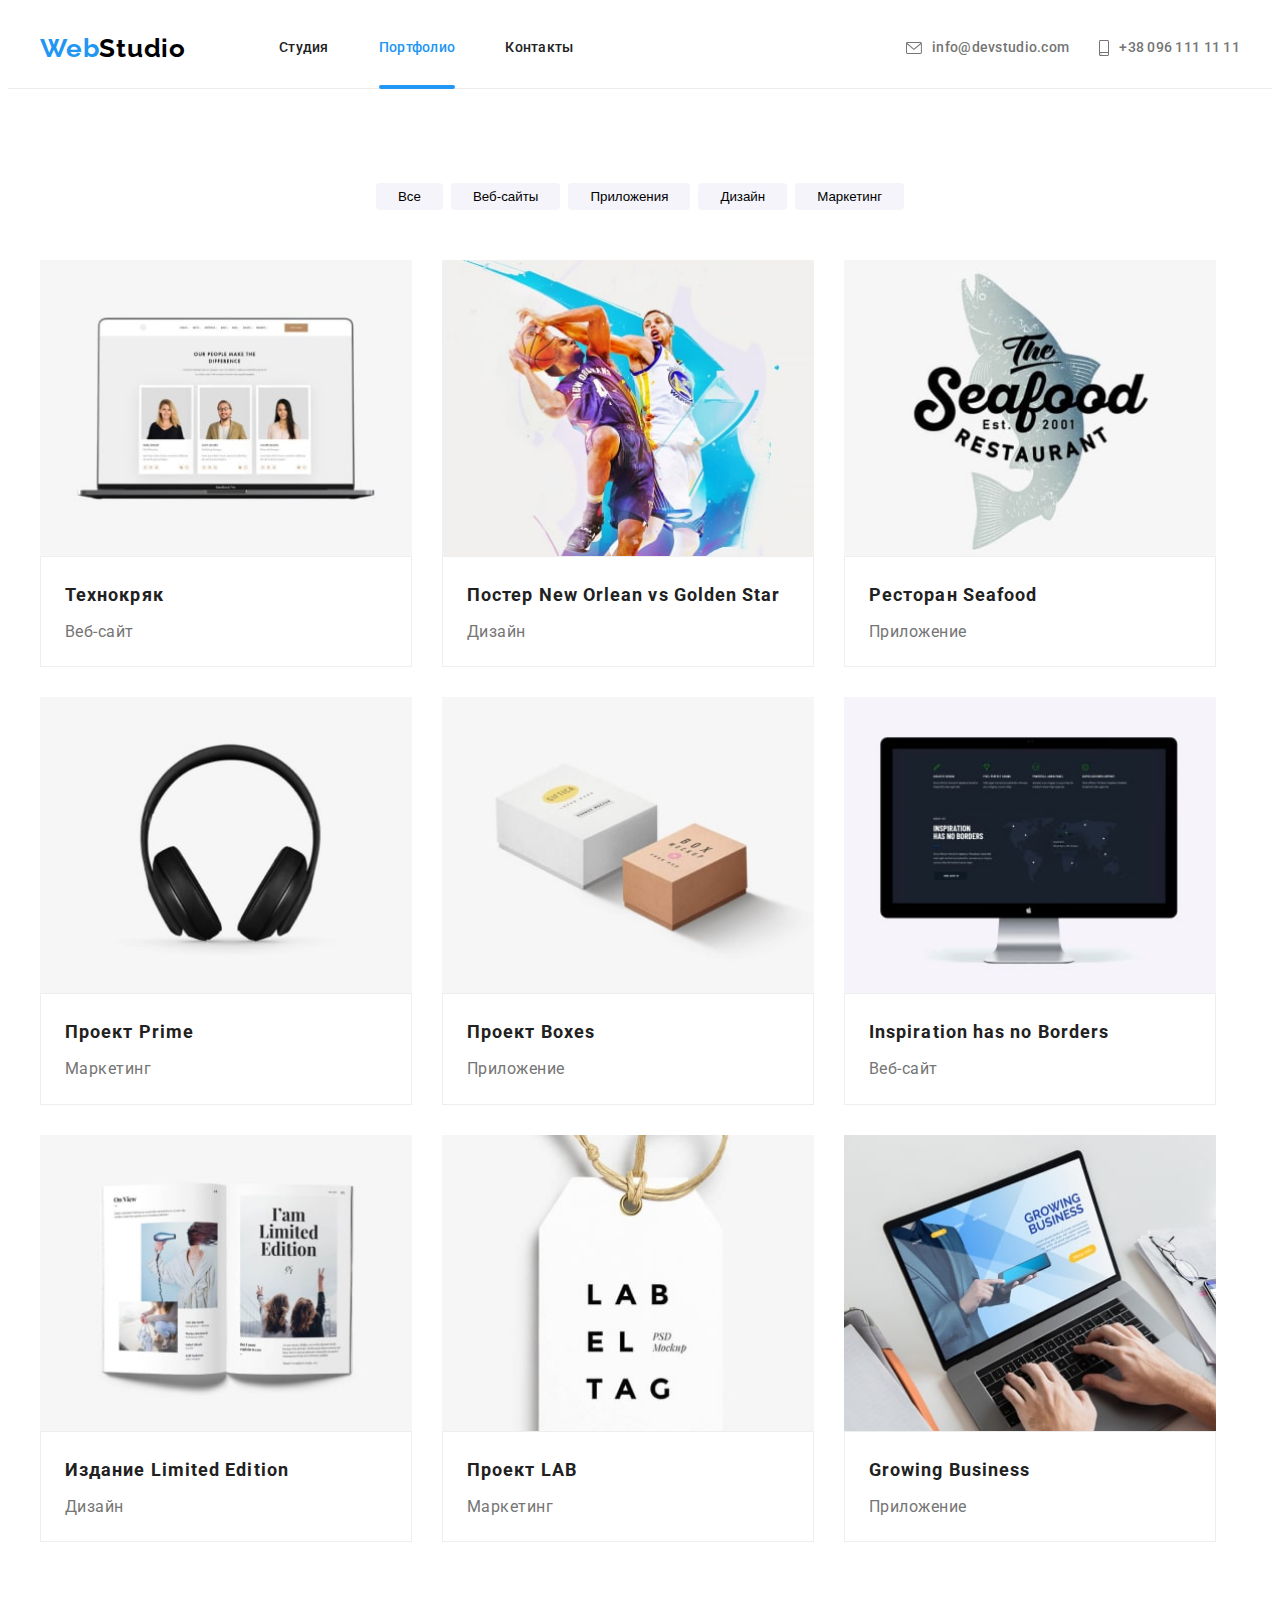
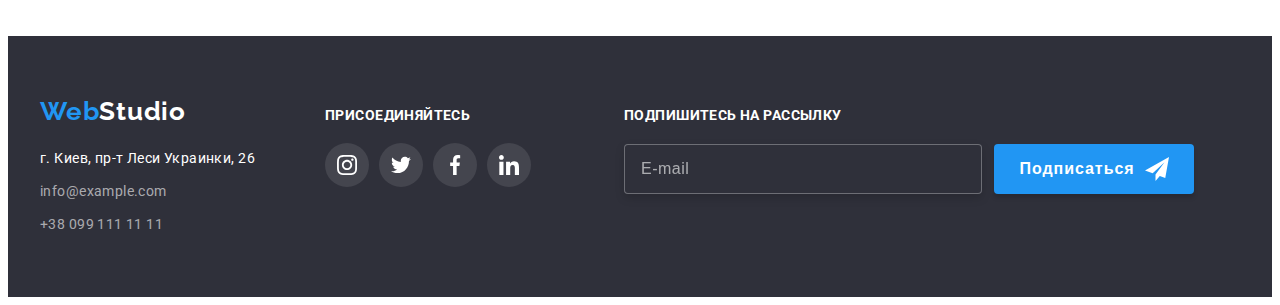
==== commit bc10e2ff: "+" ====
--- a/portfolio.html
+++ b/portfolio.html
@@ -17,7 +17,7 @@
 </head>
 <body>
 
-<!------------------------------ HEADER ----------------------------->
+<!-- HEADER -->
 
 <header class="header">
 
@@ -56,7 +56,7 @@
 
 </header>
 
-<!------------------------------ PORTFOLIO -------------------------->
+<!-- PORTFOLIO -->
 
 <main>
         
@@ -90,7 +90,7 @@
             </li>
         </ul>
      
-<!----------------------------- GALLERY ------------------------------>
+<!-- GALLERY -->
 
 <!--Картинки-->
             
@@ -287,7 +287,7 @@
 
 </main>
 
-    <!----------------------------- FOOTER ---------------------------->
+<!-- FOOTER -->
     
     <footer class="footer">
     
@@ -309,7 +309,7 @@
             </div>
     
     
-            <!------------------ JOIN ----------------->
+            <!-- JOIN -->
     
     
             <div class="join">
@@ -352,7 +352,7 @@
     
             </div>
     
-            <!------------------ SUBSCRIBE ----------------->
+            <!-- SUBSCRIBE -->
     
             <div class="subscribe">
     
--- a/css/main.css
+++ b/css/main.css
@@ -1006,7 +1006,7 @@
   left: 0;
   width: 100%;
   height: 100%;
-  transform: translateY(100%);
+  transform: translateY(101%);
   background-color: rgba(33, 150, 243, 0.9);
   transition: transform 250ms cubic-bezier(0.4, 0, 0.2, 1);
 }
